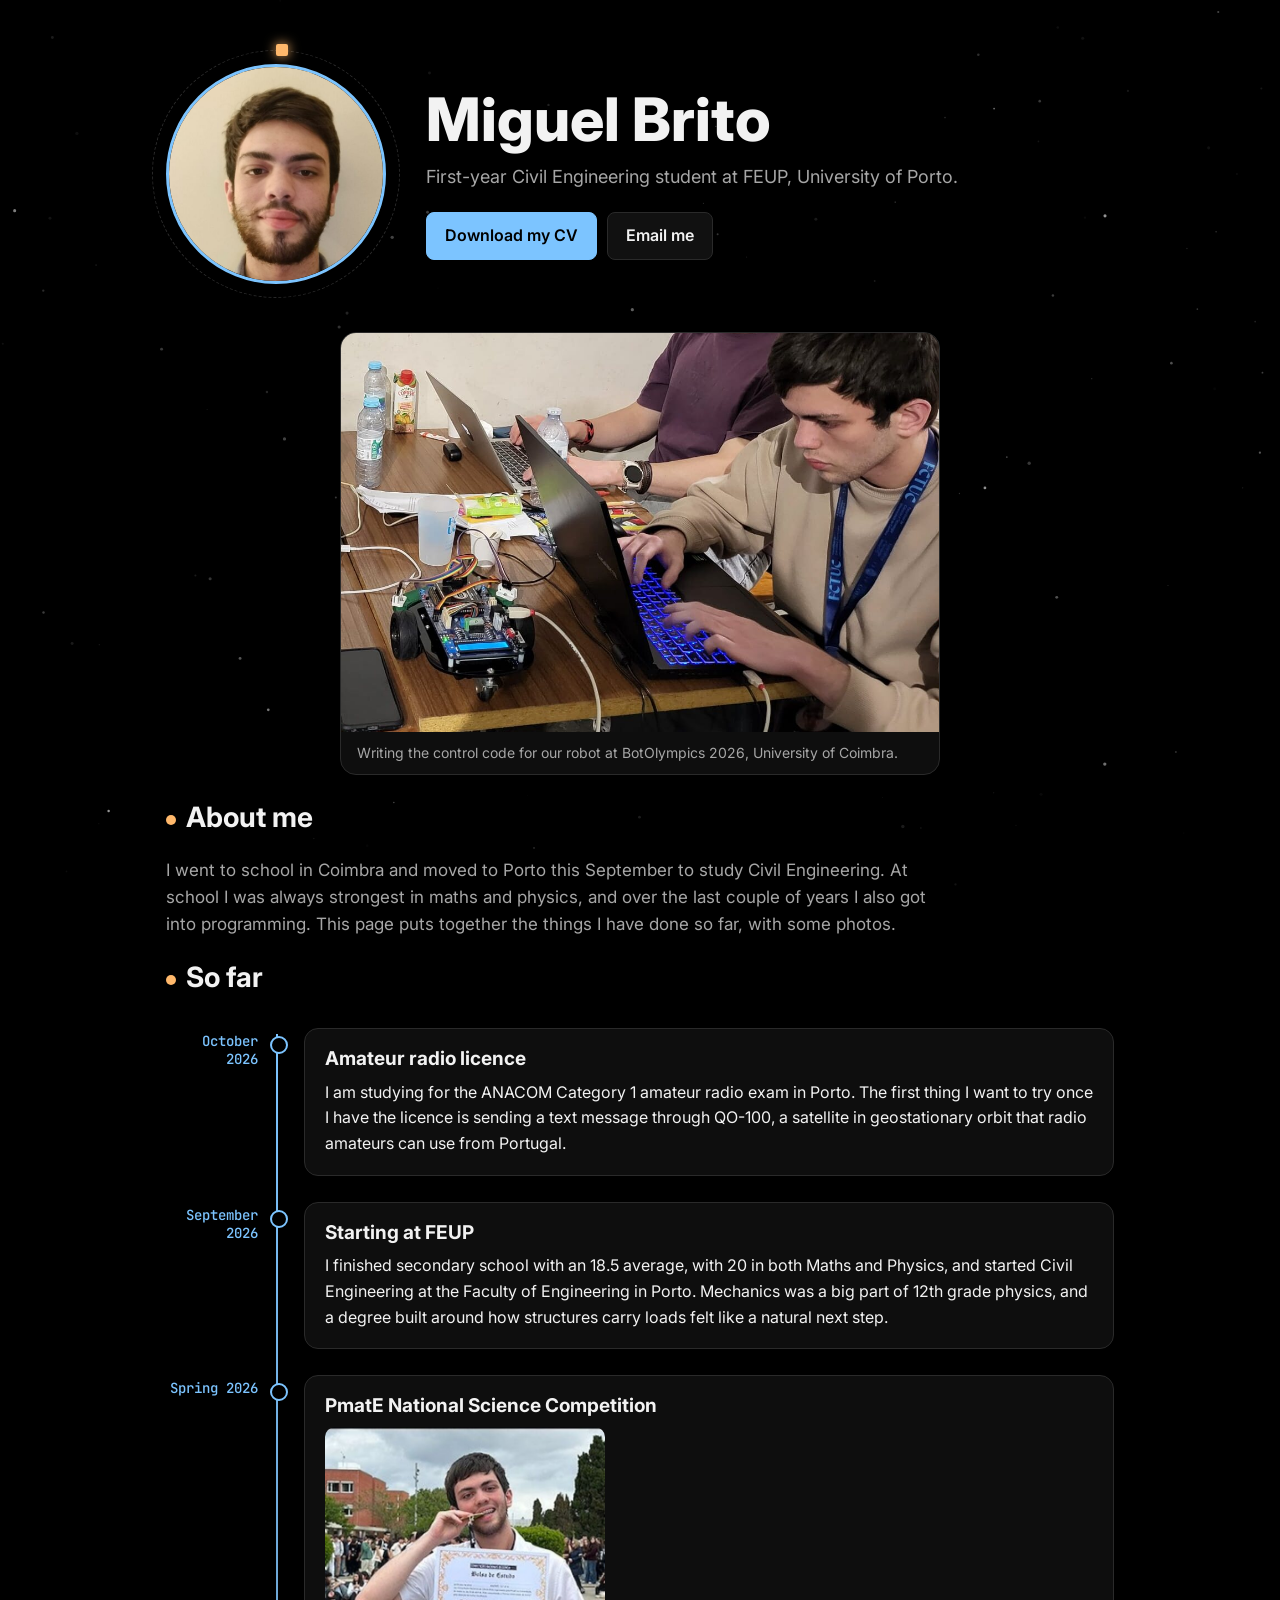
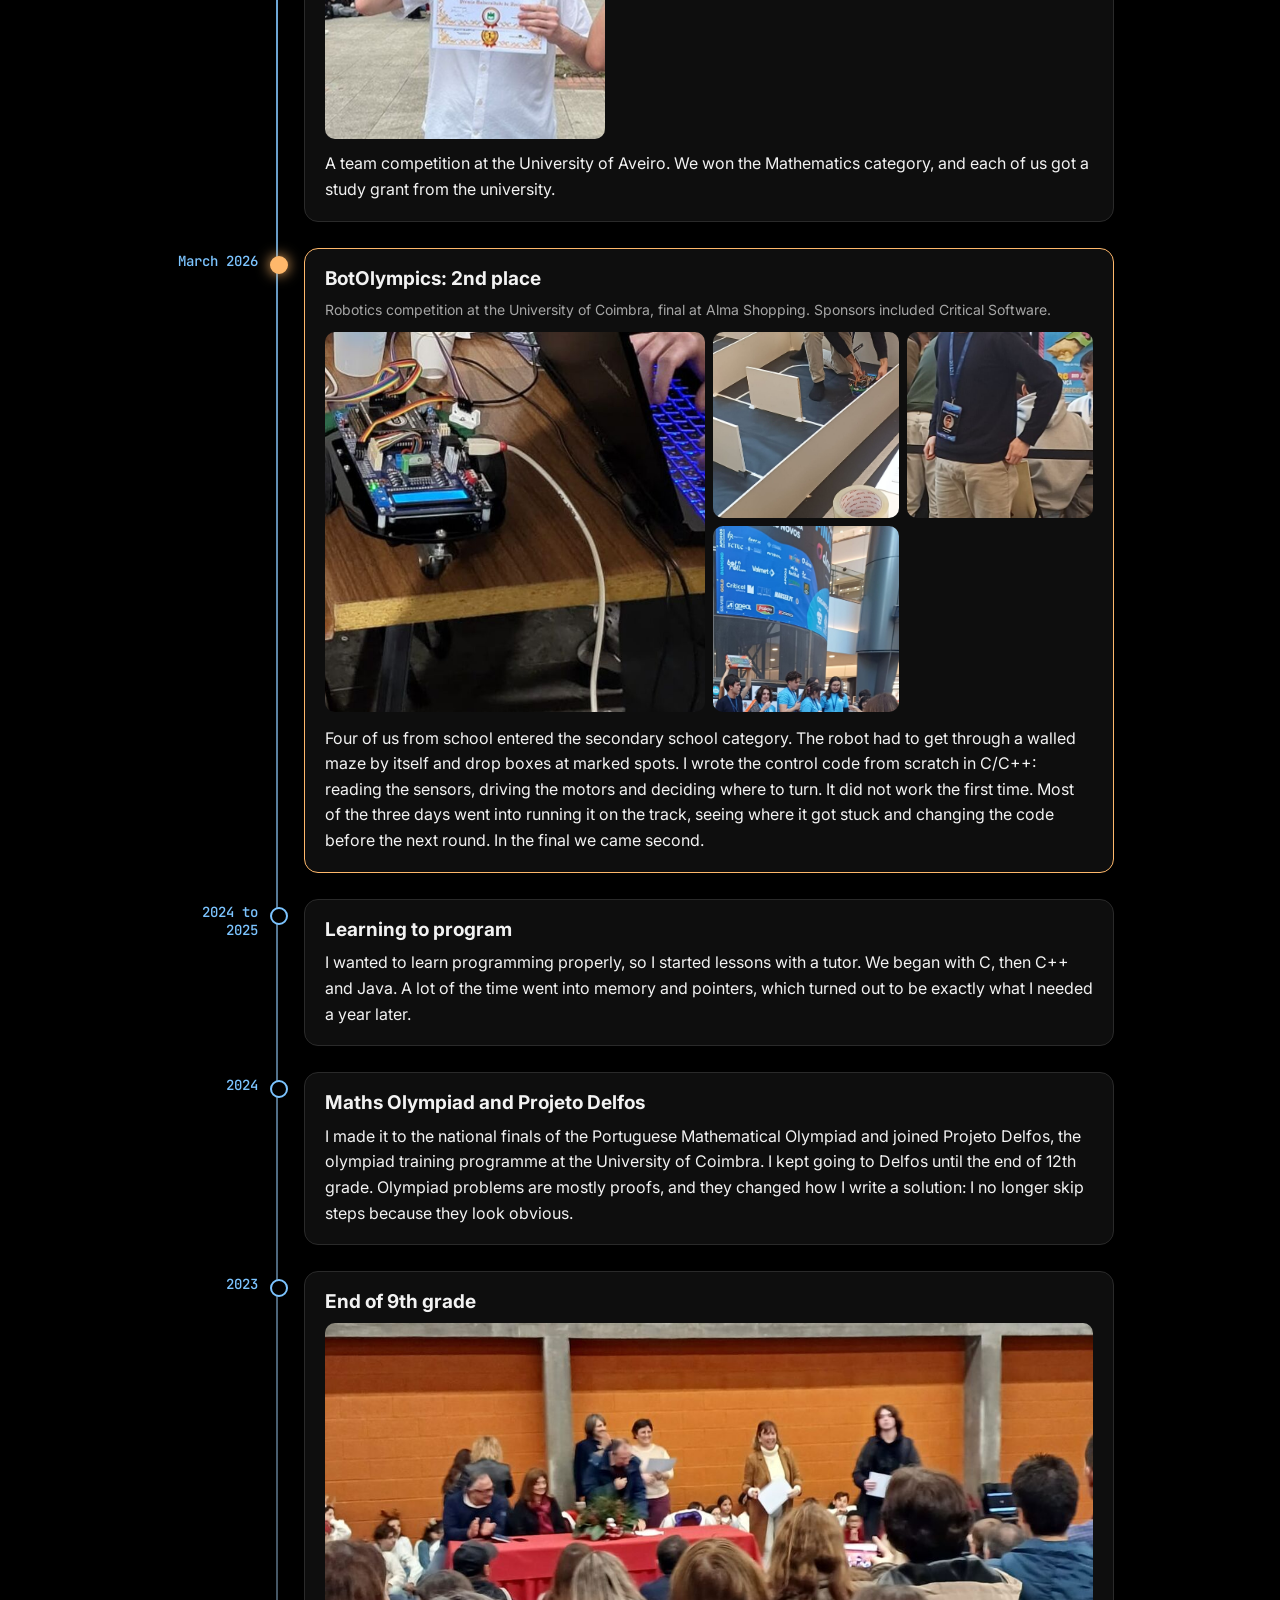
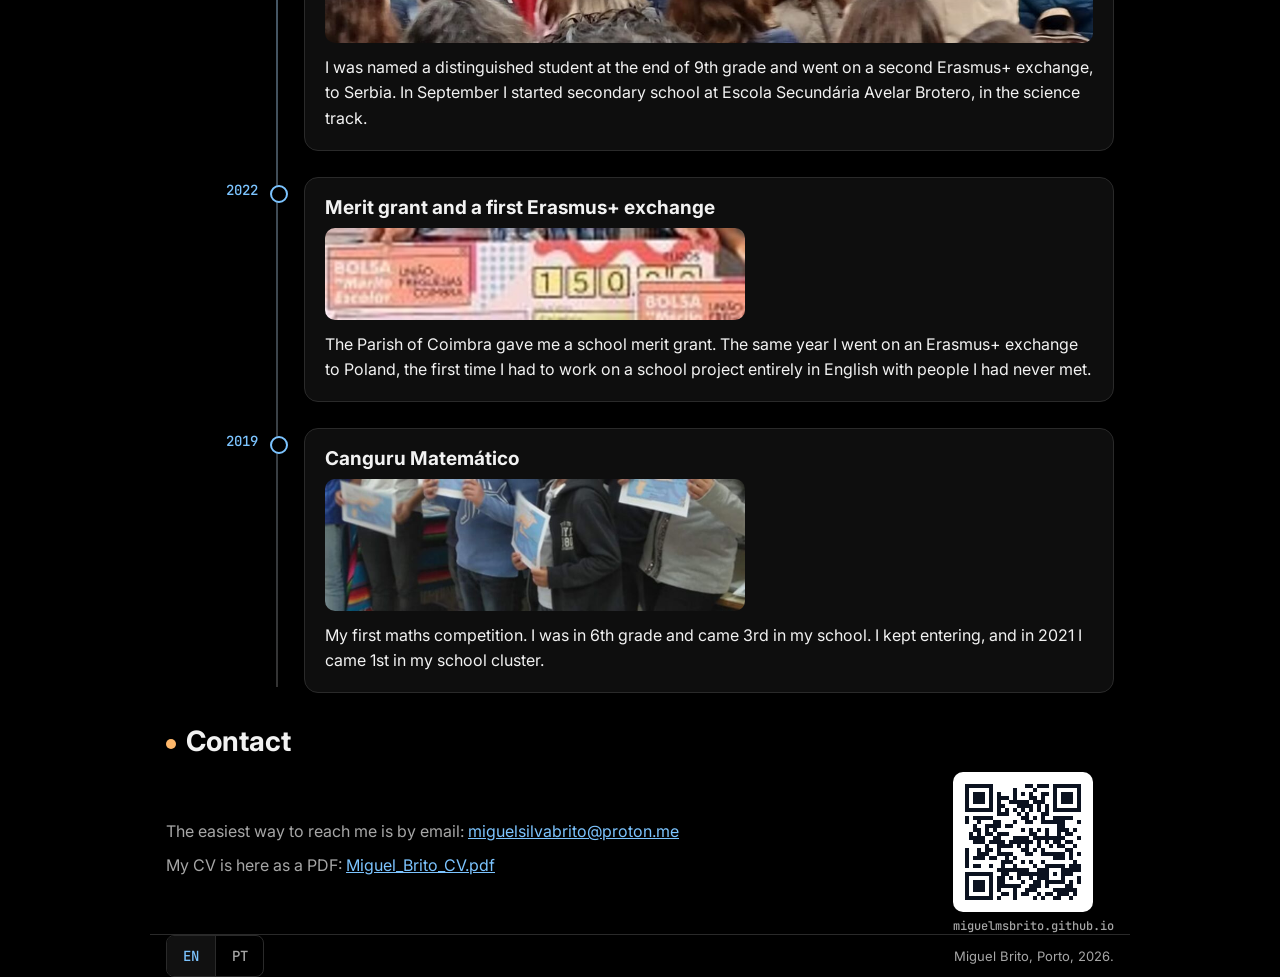
==== pt/index.html @ 39e0b57c "Rewrite Portuguese copy in natural European Portuguese" ====
<!doctype html>
<html lang="pt-PT">
<head>
<meta charset="utf-8">
<meta name="viewport" content="width=device-width, initial-scale=1, viewport-fit=cover">
<meta name="theme-color" content="#000000">
<meta name="color-scheme" content="dark">
<title>Miguel Brito</title>
<meta name="description" content="Miguel Brito, estudante do 1.º ano de Engenharia Civil na FEUP.">
<link rel="icon" href="data:image/svg+xml,%3Csvg xmlns='http://www.w3.org/2000/svg' viewBox='0 0 64 64'%3E%3Ccircle cx='32' cy='32' r='10' fill='%237cc4ff'/%3E%3Cellipse cx='32' cy='32' rx='28' ry='10' fill='none' stroke='%237cc4ff' stroke-width='3' transform='rotate(-25 32 32)'/%3E%3C/svg%3E">
<link rel="preconnect" href="https://fonts.googleapis.com">
<link rel="preconnect" href="https://fonts.gstatic.com" crossorigin>
<link href="https://fonts.googleapis.com/css2?family=Inter:wght@400;600;800&family=JetBrains+Mono:wght@500&display=swap" rel="stylesheet">
<link rel="stylesheet" href="../style.css">
<link rel="alternate" hreflang="en" href="https://miguelmsbrito.github.io/">
<link rel="alternate" hreflang="pt" href="https://miguelmsbrito.github.io/pt/">
<script src="/lang.js"></script>
</head>
<body>
<canvas id="stars" aria-hidden="true"></canvas>

<header class="hero">
  <div class="wrap hero-grid">
    <div class="orbit">
      <img src="../img/portrait.jpg" alt="Fotografia de Miguel Brito" class="portrait">
      <span class="sat" aria-hidden="true"></span>
    </div>
    <div>
      <h1>Miguel Brito</h1>
      <p class="lead">Estou no 1.º ano de Engenharia Civil na FEUP.</p>
      <div class="cta">
        <a class="btn primary" href="../Miguel_Brito_CV_PT.pdf" download>Descarregar CV</a>
        <a class="btn" href="mailto:miguelsilvabrito@proton.me">Enviar email</a>
      </div>
    </div>
  </div>
</header>

<main>
  <section class="wrap feature">
    <figure class="hero-photo">
      <img src="../img/coding-hero.jpg" alt="Eu a programar o nosso robô nas BotOlympics 2026" width="1080" height="900">
      <figcaption>Nas BotOlympics 2026 em Coimbra, a programar o nosso robô.</figcaption>
    </figure>
  </section>

  <section class="wrap intro">
    <h2>Sobre mim</h2>
    <p>Fiz a escola toda em Coimbra e este ano vim para o Porto estudar Engenharia Civil.
    Sempre gostei mais de Matemática e de Física. Nos últimos dois anos comecei também a
    programar. Aqui fica o que fiz até agora, com algumas fotos.</p>
  </section>

  <section id="timeline" class="wrap">
    <h2>O meu percurso</h2>

    <ol class="tl">

      <li class="ev">
        <div class="when">outubro 2026</div>
        <div class="card">
          <h3>Licença de radioamador</h3>
          <p>Estou a preparar o exame de radioamador da ANACOM (Categoria 1), que vou fazer
          no Porto em outubro. Quando tiver a licença, a primeira coisa que quero experimentar é
          mandar uma mensagem de texto pelo QO-100. É um satélite geoestacionário que os
          radioamadores podem usar a partir de Portugal.</p>
        </div>
      </li>

      <li class="ev">
        <div class="when">setembro 2026</div>
        <div class="card">
          <h3>Entrada na FEUP</h3>
          <p>Acabei o secundário com 18,5 de média e 20 a Matemática e a Física. Depois entrei
          em Engenharia Civil na FEUP. Como a Física do 12.º ano é quase toda
          Mecânica, um curso sobre estruturas e as cargas que elas aguentam pareceu-me a escolha
          certa.</p>
        </div>
      </li>

      <li class="ev">
        <div class="when">primavera 2026</div>
        <div class="card">
          <h3>Competição Nacional de Ciência do PmatE</h3>
          <figure class="portrait-fig"><img src="../img/pmate.jpg" alt="Eu com o diploma e a medalha em Aveiro" loading="lazy"></figure>
          <p>Competição por equipas na Universidade de Aveiro. Ganhámos a categoria de
          Matemática e cada um de nós recebeu uma bolsa de estudo da universidade.</p>
        </div>
      </li>

      <li class="ev featured">
        <div class="when">março 2026</div>
        <div class="card">
          <h3>BotOlympics: 2.º lugar</h3>
          <p class="meta">Competição de robótica da Universidade de Coimbra. A final foi no Alma
          Shopping e um dos patrocinadores era a Critical Software.</p>
          <div class="gallery">
            <button class="g big" data-full="../img/robot.jpg"><img src="../img/robot.jpg" alt="O nosso robô e a placa de controlo" loading="lazy"></button>
            <button class="g" data-full="../img/maze-run.jpg"><img src="../img/maze-run.jpg" alt="A pôr o robô no labirinto" loading="lazy"></button>
            <button class="g" data-full="../img/watching.jpg"><img src="../img/watching.jpg" alt="A ver o robô a percorrer o labirinto" loading="lazy"></button>
            <button class="g" data-full="../img/podium-banner.jpg"><img src="../img/podium-banner.jpg" alt="O pódio e o painel dos patrocinadores" loading="lazy"></button>
          </div>
          <p>Fomos quatro da minha escola e concorremos na categoria do secundário. O robô
          tinha de percorrer sozinho um labirinto e deixar caixas nos sítios marcados. Fui eu que
          escrevi o código de controlo em C/C++, a partir do zero. É ele que lê os sensores,
          controla os motores e decide para onde virar. À primeira não funcionou. Passámos quase
          três dias a pô-lo na pista para ver onde encalhava e a corrigir o código entre rondas.
          Na final ficámos em segundo.</p>
        </div>
      </li>

      <li class="ev">
        <div class="when">2024 a 2025</div>
        <div class="card">
          <h3>Aprender a programar</h3>
          <p>Queria aprender a programar como deve ser e comecei a ter explicações.
          Começámos pelo C e depois passámos ao C++ e ao Java. Gastei muito tempo com a memória e
          os ponteiros. Um ano depois percebi que era mesmo isso que me ia fazer falta.</p>
        </div>
      </li>

      <li class="ev">
        <div class="when">2024</div>
        <div class="card">
          <h3>Olimpíadas de Matemática e Projeto Delfos</h3>
          <p>Cheguei à final nacional das Olimpíadas Portuguesas de Matemática e entrei no
          Projeto Delfos da Universidade de Coimbra, que prepara alunos para as olimpíadas.
          Continuei no Delfos até ao fim do 12.º ano. Nas olimpíadas quase tudo são demonstrações e isso
          mudou a minha maneira de resolver problemas. Hoje já não salto passos só porque me
          parecem óbvios.</p>
        </div>
      </li>

      <li class="ev">
        <div class="when">2023</div>
        <div class="card">
          <h3>Fim do 9.º ano</h3>
          <figure><img src="../img/distinguished.jpg" alt="Cerimónia de entrega de prémios da escola" loading="lazy"></figure>
          <p>Fui aluno distinguido no fim do 9.º ano e fiz o meu segundo Erasmus+, desta vez
          na Sérvia. Em setembro entrei na Escola Secundária Avelar Brotero, em Ciências e
          Tecnologias.</p>
        </div>
      </li>

      <li class="ev">
        <div class="when">2022</div>
        <div class="card">
          <h3>Bolsa de mérito e o primeiro Erasmus+</h3>
          <figure class="strip"><img src="../img/merit-cheque.jpg" alt="Cheque da bolsa de mérito da União das Freguesias de Coimbra" loading="lazy"></figure>
          <p>A União das Freguesias de Coimbra deu-me uma bolsa de mérito escolar. No mesmo
          ano fui à Polónia num intercâmbio Erasmus+. Foi a primeira vez que tive de fazer um
          trabalho todo em inglês com pessoas que nunca tinha visto.</p>
        </div>
      </li>

      <li class="ev">
        <div class="when">2019</div>
        <div class="card">
          <h3>Canguru Matemático</h3>
          <figure class="strip"><img src="../img/canguru.jpg" alt="Entrega dos diplomas do Canguru Matemático na sala de aula" loading="lazy"></figure>
          <p>Foi a minha primeira competição de Matemática. Estava no 6.º ano e fiquei em 3.º
          lugar na escola. Continuei a participar e em 2021 fiquei em 1.º no agrupamento.</p>
        </div>
      </li>
    </ol>
  </section>

  <section class="wrap" id="contact">
    <h2>Contacto</h2>
    <div class="contact">
      <div>
        <p>Para falar comigo, o mais fácil é mandar um email para
        <a href="mailto:miguelsilvabrito@proton.me">miguelsilvabrito@proton.me</a>.</p>
        <p>O meu CV em PDF: <a href="../Miguel_Brito_CV_PT.pdf" download>Miguel_Brito_CV_PT.pdf</a></p>
      </div>
      <figure class="qrbox">
        <img src="../img/qr.svg" alt="Código QR para miguelmsbrito.github.io" width="140" height="140">
        <figcaption>miguelmsbrito.github.io</figcaption>
      </figure>
    </div>
  </section>
</main>

<footer class="wrap">
  <nav class="langs" aria-label="Idioma"><a href="/?lang=en" hreflang="en" lang="en">EN</a><a href="/pt/?lang=pt" hreflang="pt" aria-current="page">PT</a></nav>
  <p class="small">Miguel Brito, Porto, 2026.</p>
</footer>

<dialog id="lb"><button class="close" aria-label="Fechar">&times;</button><img alt=""></dialog>
<script src="../stars.js" defer></script>
<script>
  const lb = document.getElementById('lb'), lbImg = lb.querySelector('img');
  document.querySelectorAll('.g').forEach(b => b.addEventListener('click', () => {
    lbImg.src = b.dataset.full; lbImg.alt = b.querySelector('img').alt; lb.showModal();
  }));
  lb.addEventListener('click', () => lb.close());
  lb.addEventListener('close', () => { lbImg.src = ''; });
</script>
</body>
</html>
---- style.css ----
:root {
  color-scheme: dark;
  --bg: #000000;
  --bg2: #111111;
  --card: rgba(16, 16, 16, .92);
  --line: #2a2a2a;
  --ink: #f2f2f2;
  --mute: #a6a6a6;
  --accent: #7cc4ff;
  --accent2: #ffb86b;
  --star: 255, 255, 255;
  --on-accent: #000000;
}
* { box-sizing: border-box; }
html { scroll-behavior: smooth; -webkit-text-size-adjust: 100%; }
body {
  margin: 0; background: var(--bg); color: var(--ink);
  font: 16px/1.6 Inter, system-ui, -apple-system, "Segoe UI", sans-serif;
  overflow-x: hidden;
}
img { max-width: 100%; display: block; }
a { color: var(--accent); overflow-wrap: anywhere; }
.wrap { max-width: 980px; margin: 0 auto; padding: 0 max(16px, env(safe-area-inset-left)); }

#stars { position: fixed; inset: 0; width: 100%; height: 100%; z-index: -1; pointer-events: none; }

/* hero */
.hero { padding: 64px 0 40px;  }
.hero-grid { display: grid; grid-template-columns: 220px 1fr; gap: 40px; align-items: center; }
.orbit { position: relative; width: 220px; height: 220px; }
.orbit::before {
  content: ""; position: absolute; inset: -14px; border: 1.5px dashed var(--line);
  border-radius: 50%;
}
.portrait { width: 100%; height: 100%; border-radius: 50%; object-fit: cover; border: 3px solid var(--accent); }
.sat { position: absolute; inset: -14px; animation: spin 14s linear infinite; }
.sat::after {
  content: ""; position: absolute; top: -6px; left: 50%; width: 12px; height: 12px;
  background: var(--accent2); border-radius: 2px; box-shadow: 0 0 12px var(--accent2);
}
@keyframes spin { to { transform: rotate(360deg); } }
@media (prefers-reduced-motion: reduce) { .sat { animation: none; } html { scroll-behavior: auto; } }
h1 { font-size: clamp(36px, 7vw, 60px); line-height: 1.05; margin: 0 0 12px; font-weight: 800; }
.lead { font-size: 18px; color: var(--mute); margin: 0 0 20px; max-width: 60ch; }
.cta { display: flex; flex-wrap: wrap; gap: 10px; }
.btn {
  display: inline-flex; align-items: center; justify-content: center; min-height: 44px;
  padding: 10px 18px; border-radius: 8px; border: 1px solid var(--line);
  color: var(--ink); text-decoration: none; font-weight: 600; background: var(--bg2); white-space: nowrap;
}
.btn.primary { background: var(--accent); color: var(--on-accent); border-color: var(--accent); }
.btn:hover { border-color: var(--accent); }

/* sections */
section { padding-top: 36px; padding-bottom: 36px; }
h2 { font-size: 28px; margin: 0 0 8px; }
h2::before { content: ""; display: inline-block; width: 10px; height: 10px; background: var(--accent2); border-radius: 50%; margin-right: 10px; vertical-align: middle; }
.intro p { max-width: 70ch; color: var(--mute); font-size: 17px; }

/* timeline */
.tl { list-style: none; padding: 0; margin: 28px 0 0; position: relative; }
.tl::before { content: ""; position: absolute; left: 110px; top: 6px; bottom: 6px; width: 2px; background: linear-gradient(var(--accent), #333); }
.ev { display: grid; grid-template-columns: 110px 1fr; gap: 28px; margin-bottom: 26px; position: relative; }
.ev::before {
  content: ""; position: absolute; left: 104px; top: 8px; width: 14px; height: 14px;
  border-radius: 50%; background: var(--bg); border: 2px solid var(--accent);
}
.ev.featured::before { background: var(--accent2); border-color: var(--accent2); box-shadow: 0 0 14px var(--accent2); }
.when { font: 500 14px/1.3 "JetBrains Mono", monospace; color: var(--accent); text-align: right; padding: 4px 18px 0 0; }
.card {
  background: var(--card); border: 1px solid var(--line); border-radius: 14px; padding: 18px 20px;
  -webkit-backdrop-filter: blur(3px); backdrop-filter: blur(3px);
}
.featured .card { border-color: var(--accent2); }
.card h3 { margin: 0 0 8px; font-size: 19px; line-height: 1.3; }
.card p { margin: 0 0 10px; }
.card p:last-child { margin-bottom: 0; }
.meta { color: var(--mute); font-size: 14px; }
.card figure { margin: 0 0 12px; border-radius: 10px; overflow: hidden; }
.card figure img { width: 100%; max-height: 320px; object-fit: cover; }
.portrait-fig { max-width: 280px; }
.card figure.strip { max-width: 420px; }
.card figure.strip img { max-height: 150px; }

.gallery { display: grid; grid-template-columns: repeat(4, 1fr); gap: 8px; margin: 10px 0 14px; }
.g { padding: 0; border: 0; background: none; cursor: zoom-in; border-radius: 10px; overflow: hidden; aspect-ratio: 1; -webkit-tap-highlight-color: transparent; }
.g.big { grid-column: span 2; grid-row: span 2; aspect-ratio: auto; }
.g img { width: 100%; height: 100%; object-fit: cover; transition: transform .3s; }
@media (hover: hover) { .g:hover img { transform: scale(1.04); } }
dialog { border: 0; padding: 0; background: transparent; max-width: 94vw; max-height: 92vh; overflow: visible; }
dialog::backdrop { background: rgba(0,0,0,.92); }
dialog img { max-width: 94vw; max-height: 86vh; border-radius: 10px; }
.close {
  position: absolute; top: -48px; right: 0; width: 44px; height: 44px; font-size: 30px; line-height: 1;
  background: rgba(255,255,255,.12); border: 0; border-radius: 50%; color: #fff; cursor: pointer;
}

/* contact */
.contact { display: flex; gap: 28px; align-items: center; justify-content: space-between; flex-wrap: wrap; }
.contact p { color: var(--mute); margin: 0 0 8px; }
.qrbox { margin: 0; text-align: center; }
.qrbox img { background: #fff; padding: 8px; border-radius: 10px; width: 140px; height: 140px; }
.qrbox figcaption { font: 500 12px/1.4 "JetBrains Mono", monospace; color: var(--mute); margin-top: 6px; }

footer { padding-top: 30px; padding-bottom: calc(40px + env(safe-area-inset-bottom)); color: var(--mute); border-top: 1px solid var(--line); margin-top: 20px; }
.small { font-size: 13px; }

/* phones */
@media (max-width: 760px) {
  body { font-size: 16px; }
  .hero { padding: 36px 0 12px; }
  .hero-grid { grid-template-columns: 1fr; gap: 26px; justify-items: center; text-align: center; }
  .orbit { width: 150px; height: 150px; }
  .lead { font-size: 17px; margin-left: auto; margin-right: auto; }
  .cta { justify-content: center; }
  .cta .btn { flex: 1 1 140px; }
  section { padding-top: 28px; padding-bottom: 28px; }
  h2 { font-size: 24px; }
  .intro p { font-size: 16px; }
  .tl { margin-top: 20px; }
  .tl::before { left: 6px; }
  .ev { grid-template-columns: 1fr; gap: 6px; padding-left: 26px; margin-bottom: 20px; }
  .ev::before { left: 0; top: 3px; }
  .when { text-align: left; padding: 0; }
  .card { padding: 16px; }
  .card h3 { font-size: 18px; }
  .card figure.strip, .portrait-fig { max-width: none; }
  .gallery { grid-template-columns: repeat(2, 1fr); gap: 6px; }
  .contact { flex-direction: column; align-items: stretch; text-align: center; gap: 20px; }
  .qrbox { align-self: center; }
}

/* featured photo */
.feature { padding-top: 8px; padding-bottom: 20px; }
.hero-photo { margin: 0 auto; max-width: 600px; border-radius: 16px; overflow: hidden; border: 1px solid var(--line); background: var(--card); box-shadow: 0 20px 60px rgba(0,0,0,.6); }
.hero-photo img { width: 100%; height: auto; aspect-ratio: 3 / 2; object-fit: cover; object-position: 60% 35%; }
.hero-photo figcaption { padding: 10px 16px; color: var(--mute); font-size: 14px; }
@media (max-width: 760px) {
  .hero-photo { border-radius: 12px; }
  .hero-photo img { aspect-ratio: 3 / 2; object-position: 65% 35%; }
  .hero-photo figcaption { padding: 10px 14px; font-size: 14px; }
}

/* language switch */
footer { display: flex; justify-content: space-between; align-items: center; gap: 16px; flex-wrap: wrap; }
footer .small { margin: 0; }
.langs { display: inline-flex; border: 1px solid var(--line); border-radius: 8px; overflow: hidden; }
.langs a { display: inline-flex; align-items: center; justify-content: center; min-width: 48px; min-height: 40px;
  padding: 0 12px; font: 500 14px/1 "JetBrains Mono", monospace; color: var(--mute); text-decoration: none; }
.langs a + a { border-left: 1px solid var(--line); }
.langs a[aria-current="page"] { background: var(--bg2); color: var(--accent); }
@media (hover: hover) { .langs a:hover { color: var(--ink); } }
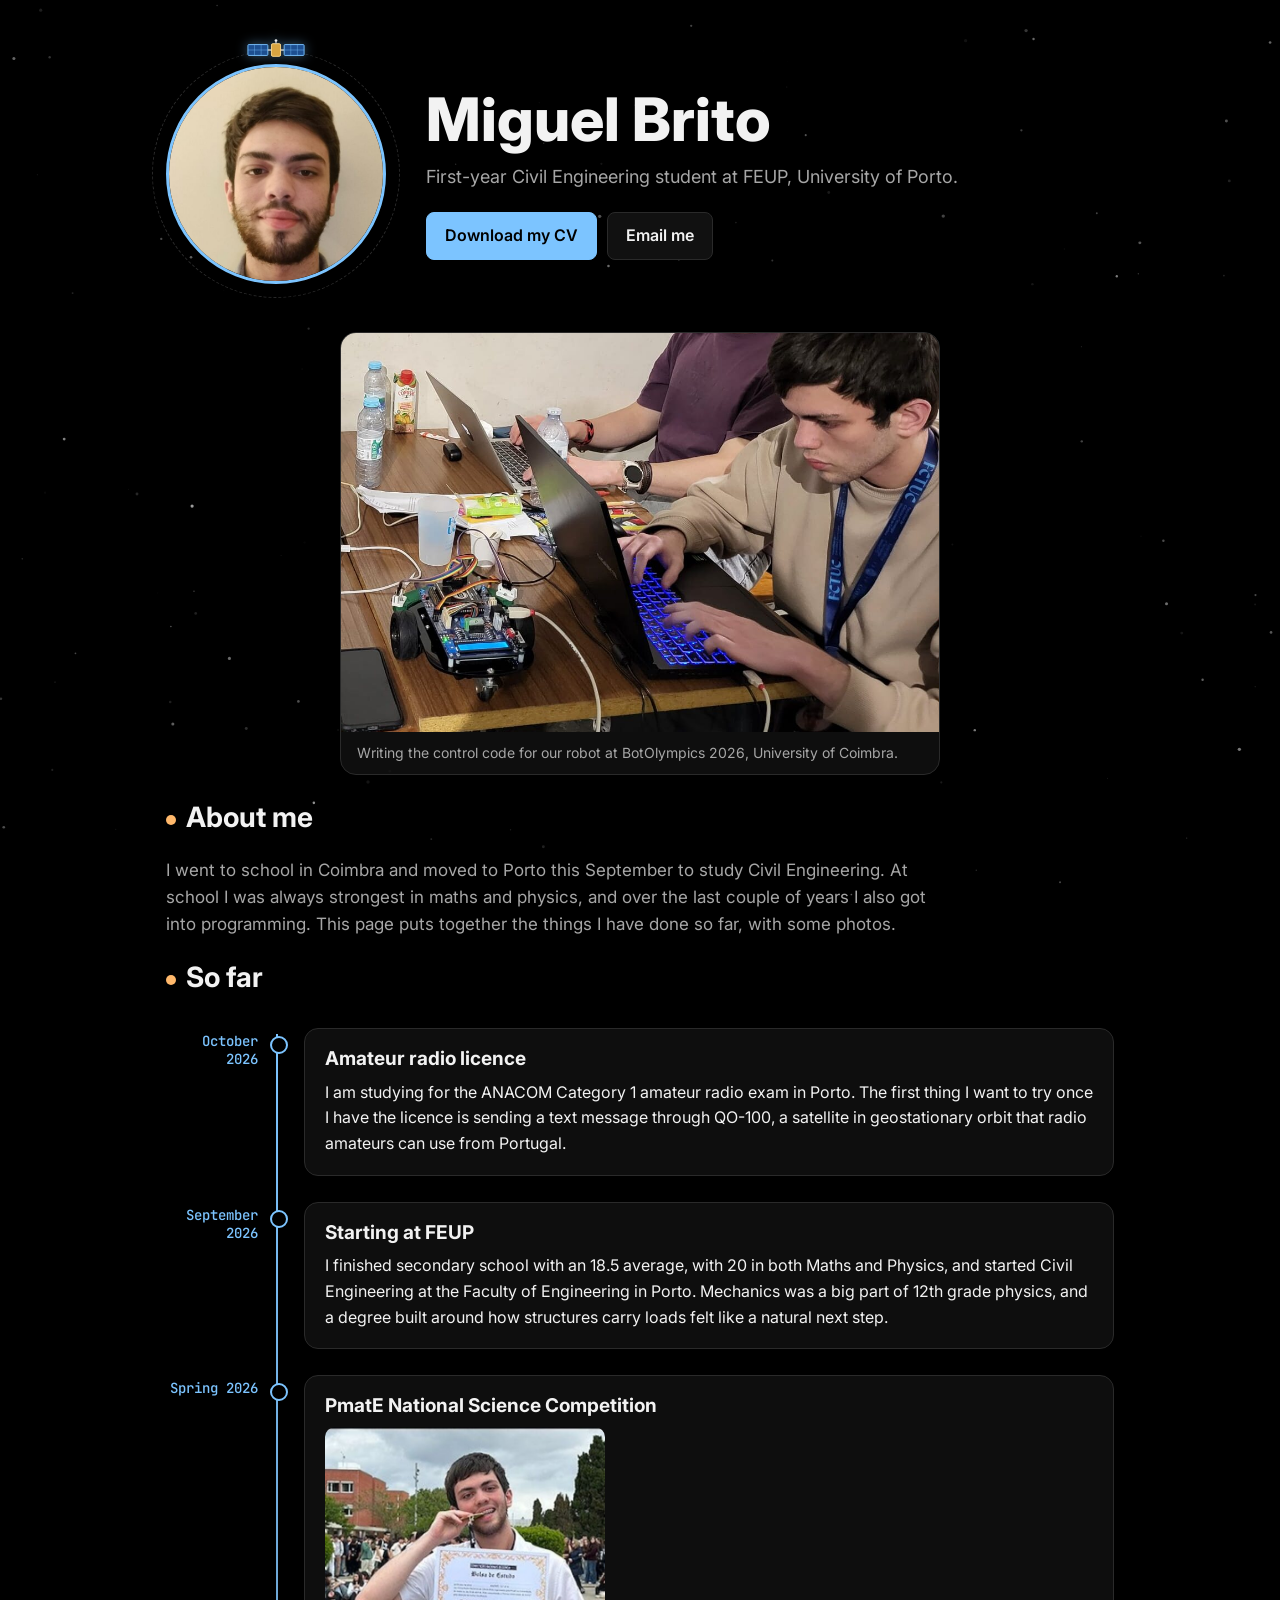
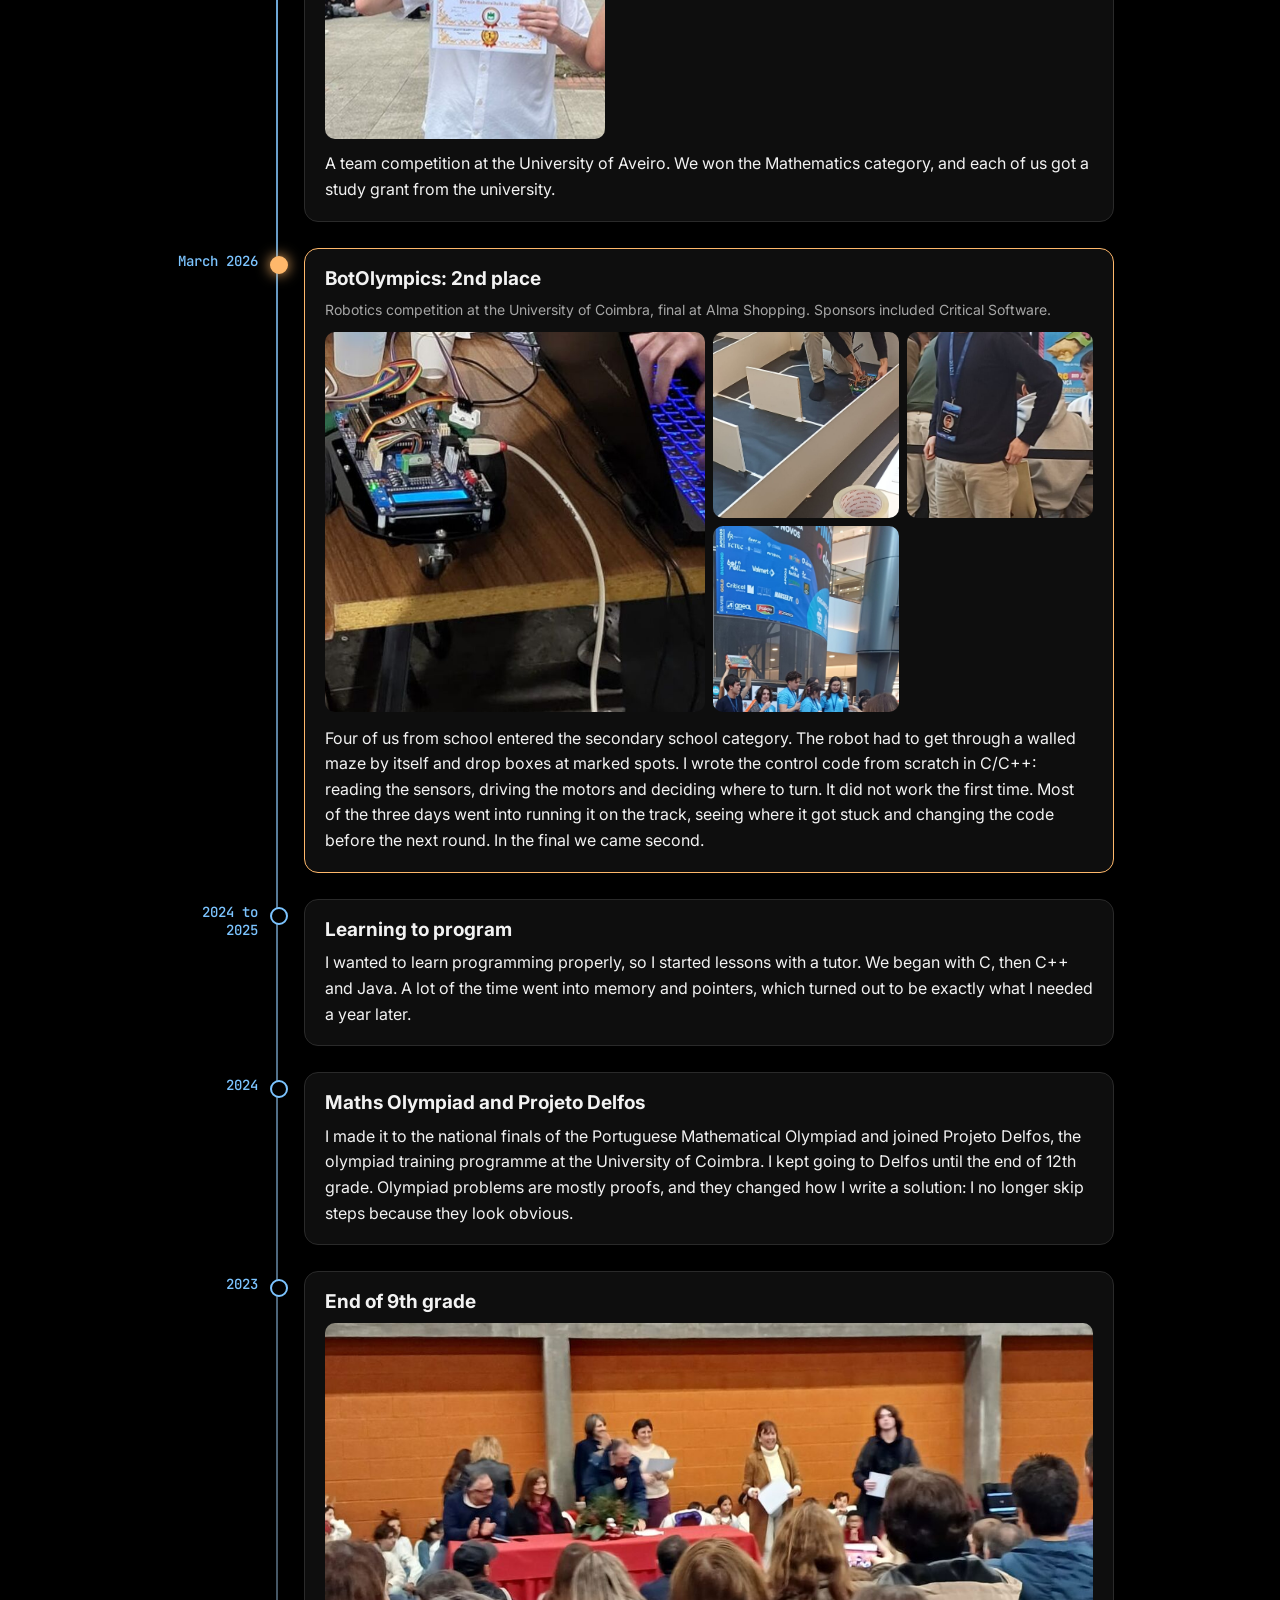
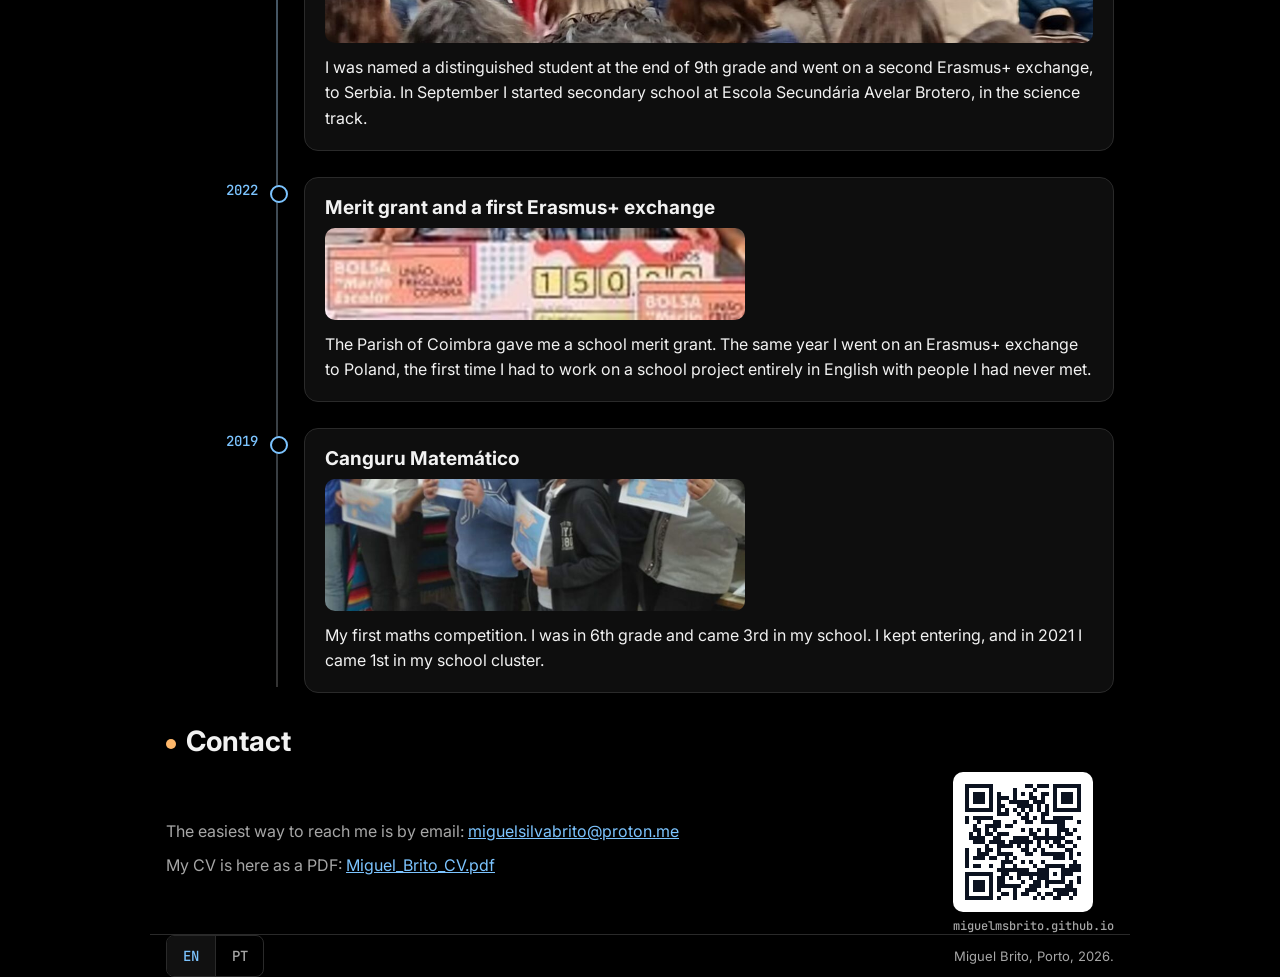
==== commit 80a77951: "Slow satellite with solar panels around the portrait" ====
--- a/pt/index.html
+++ b/pt/index.html
@@ -23,7 +23,13 @@
   <div class="wrap hero-grid">
     <div class="orbit">
       <img src="../img/portrait.jpg" alt="Fotografia de Miguel Brito" class="portrait">
-      <span class="sat" aria-hidden="true"></span>
+      <span class="sat" aria-hidden="true"><svg class="sat-icon" viewBox="0 0 64 24" xmlns="http://www.w3.org/2000/svg">
+        <g class="panel"><rect x="1" y="6" width="22" height="12" rx="1"/><path d="M8.3 6v12M15.6 6v12M1 12h22"/></g>
+        <path class="strut" d="M23 12h4M37 12h4"/>
+        <rect class="body" x="27" y="5" width="10" height="14" rx="1.5"/>
+        <path class="strut" d="M32 5V1.5"/><circle class="dish" cx="32" cy="1.5" r="1.5"/>
+        <g class="panel"><rect x="41" y="6" width="22" height="12" rx="1"/><path d="M48.3 6v12M55.6 6v12M41 12h22"/></g>
+      </svg></span>
     </div>
     <div>
       <h1>Miguel Brito</h1>
--- a/style.css
+++ b/style.css
@@ -33,11 +33,16 @@
   border-radius: 50%;
 }
 .portrait { width: 100%; height: 100%; border-radius: 50%; object-fit: cover; border: 3px solid var(--accent); }
-.sat { position: absolute; inset: -14px; animation: spin 14s linear infinite; }
-.sat::after {
-  content: ""; position: absolute; top: -6px; left: 50%; width: 12px; height: 12px;
-  background: var(--accent2); border-radius: 2px; box-shadow: 0 0 12px var(--accent2);
+.sat { position: absolute; inset: -14px; animation: spin 120s linear infinite; }
+.sat-icon {
+  position: absolute; top: -11px; left: 50%; width: 58px; height: 22px; transform: translateX(-50%);
+  filter: drop-shadow(0 0 6px rgba(124,196,255,.45)); overflow: visible;
 }
+.sat-icon .panel rect { fill: #1d4f91; stroke: #7cc4ff; stroke-width: 1; }
+.sat-icon .panel path { stroke: #7cc4ff; stroke-width: .6; opacity: .7; fill: none; }
+.sat-icon .body { fill: #d9a441; stroke: #ffd98a; stroke-width: 1; }
+.sat-icon .strut { stroke: #c8c8c8; stroke-width: 1.4; fill: none; }
+.sat-icon .dish { fill: #e6e6e6; }
 @keyframes spin { to { transform: rotate(360deg); } }
 @media (prefers-reduced-motion: reduce) { .sat { animation: none; } html { scroll-behavior: auto; } }
 h1 { font-size: clamp(36px, 7vw, 60px); line-height: 1.05; margin: 0 0 12px; font-weight: 800; }
@@ -108,6 +113,7 @@
 /* phones */
 @media (max-width: 760px) {
   body { font-size: 16px; }
+  .sat-icon { width: 46px; height: 18px; top: -9px; }
   .hero { padding: 36px 0 12px; }
   .hero-grid { grid-template-columns: 1fr; gap: 26px; justify-items: center; text-align: center; }
   .orbit { width: 150px; height: 150px; }
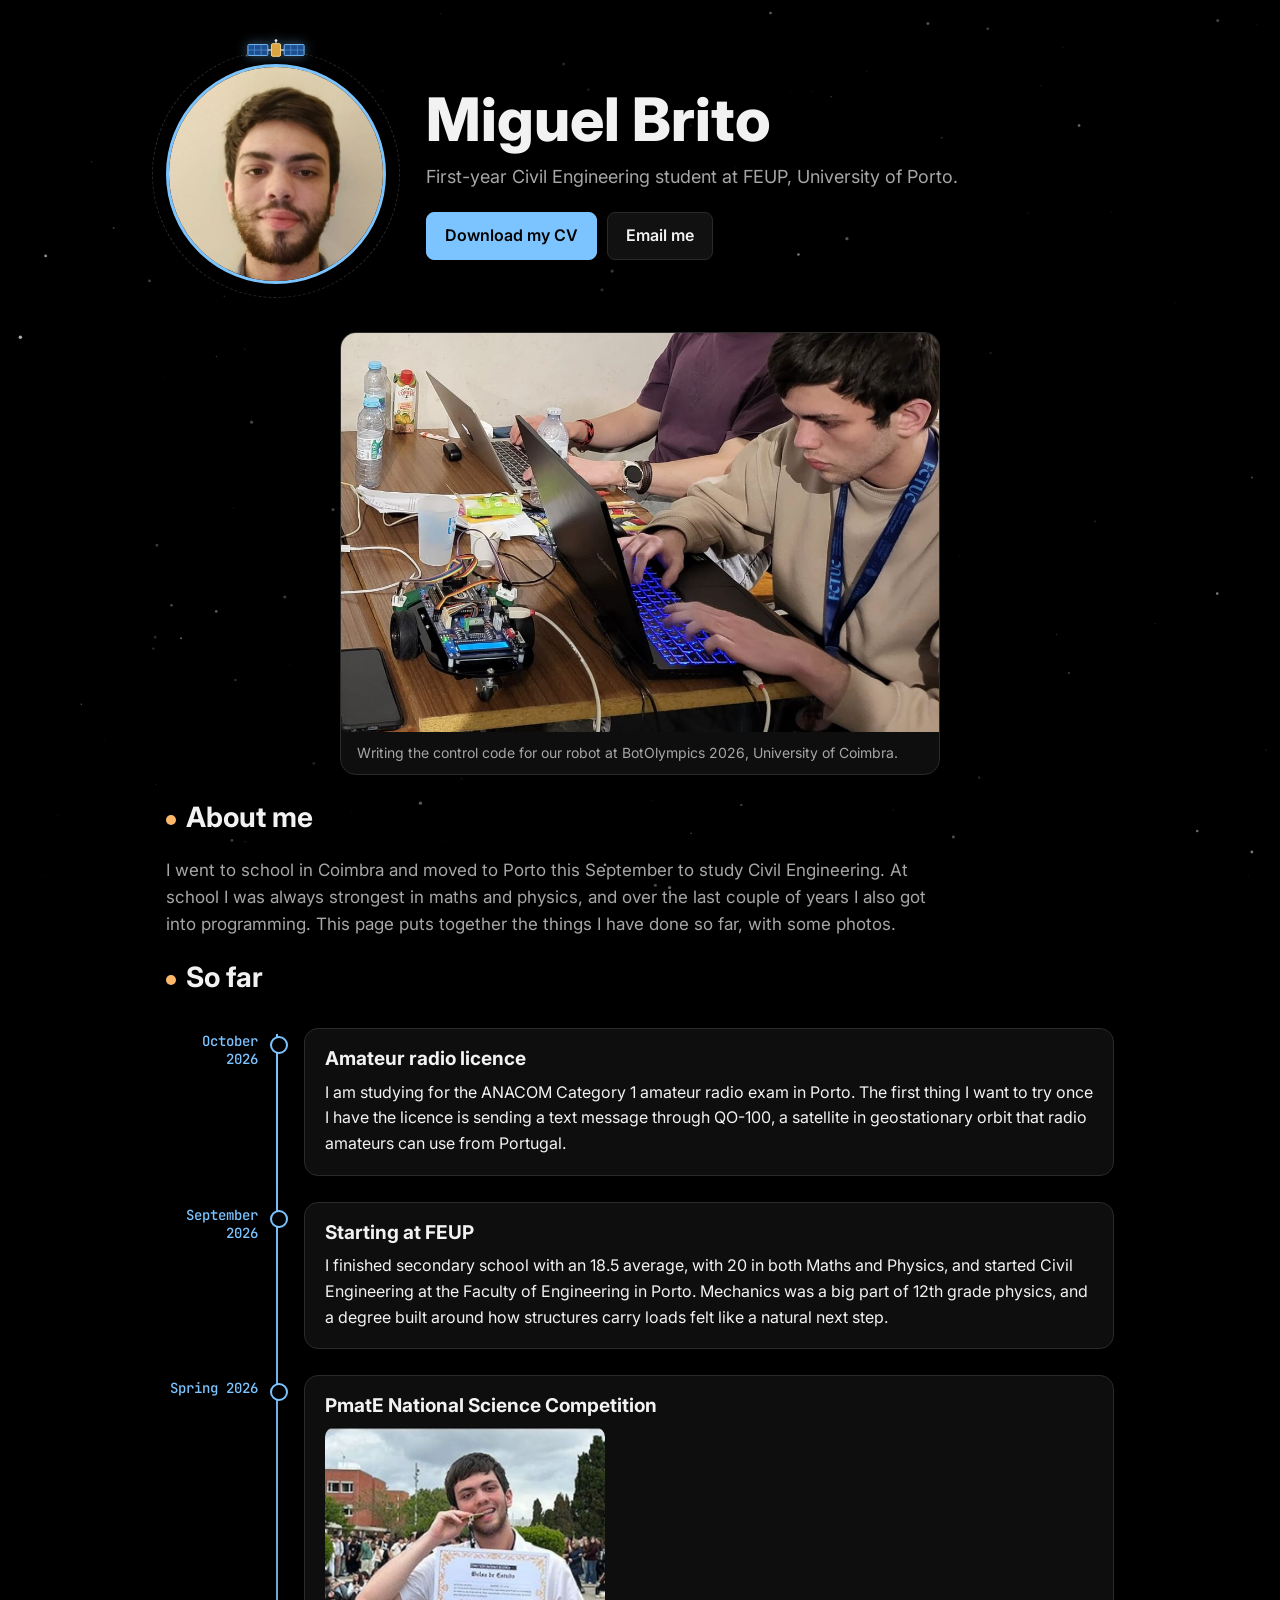
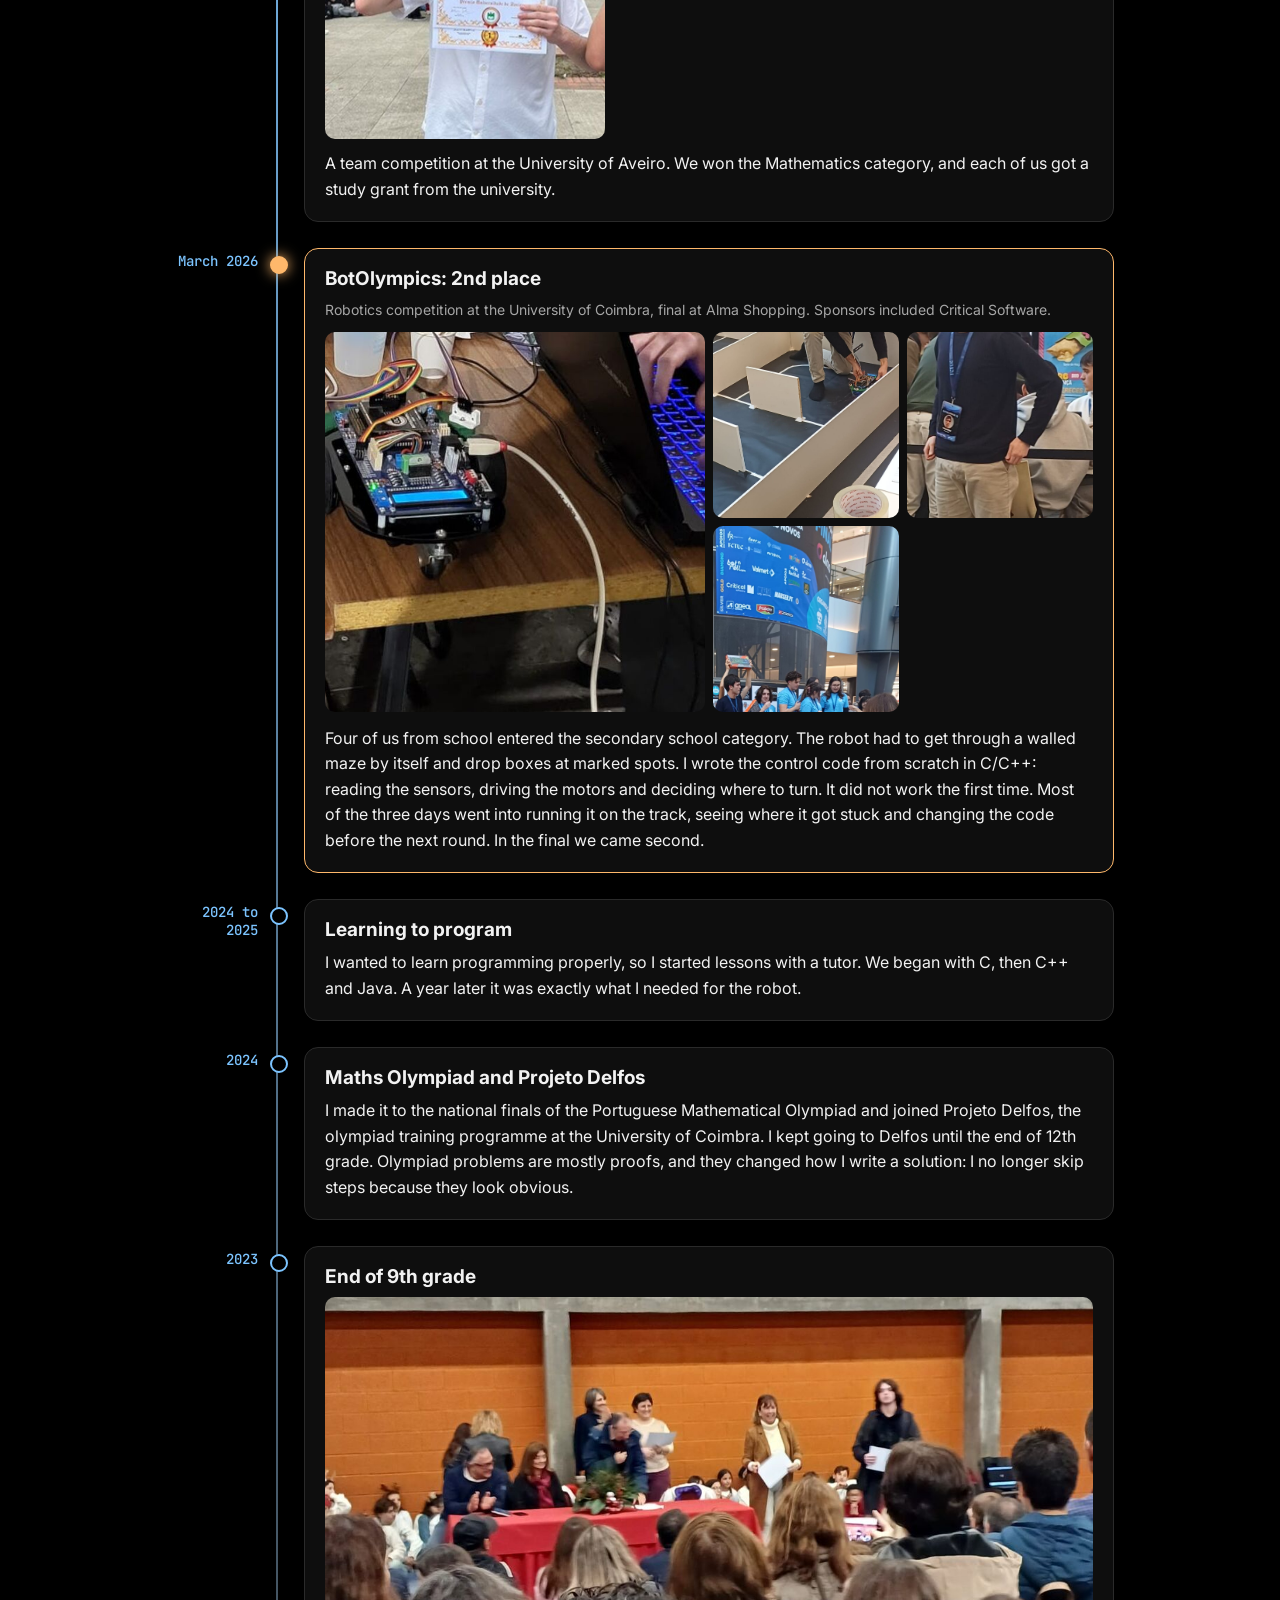
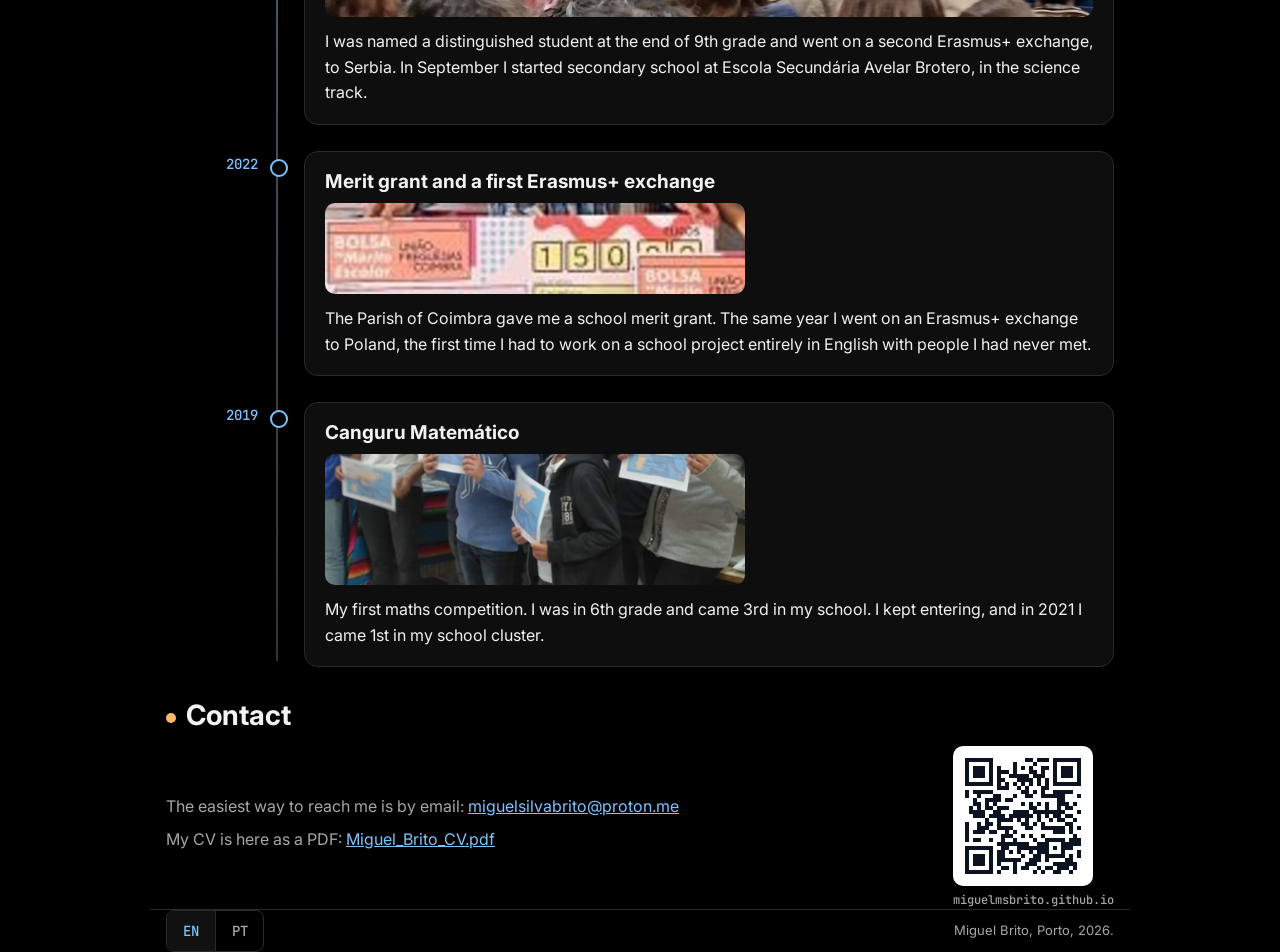
==== commit 72f2aca5: "Drop memory and pointers mention" ====
--- a/pt/index.html
+++ b/pt/index.html
@@ -120,8 +120,8 @@
         <div class="card">
           <h3>Aprender a programar</h3>
           <p>Queria aprender a programar como deve ser e comecei a ter explicações.
-          Começámos pelo C e depois passámos ao C++ e ao Java. Gastei muito tempo com a memória e
-          os ponteiros. Um ano depois percebi que era mesmo isso que me ia fazer falta.</p>
+          Começámos pelo C e depois passámos ao C++ e ao Java. Um ano depois foi mesmo isso que
+          me fez falta para programar o robô.</p>
         </div>
       </li>
 
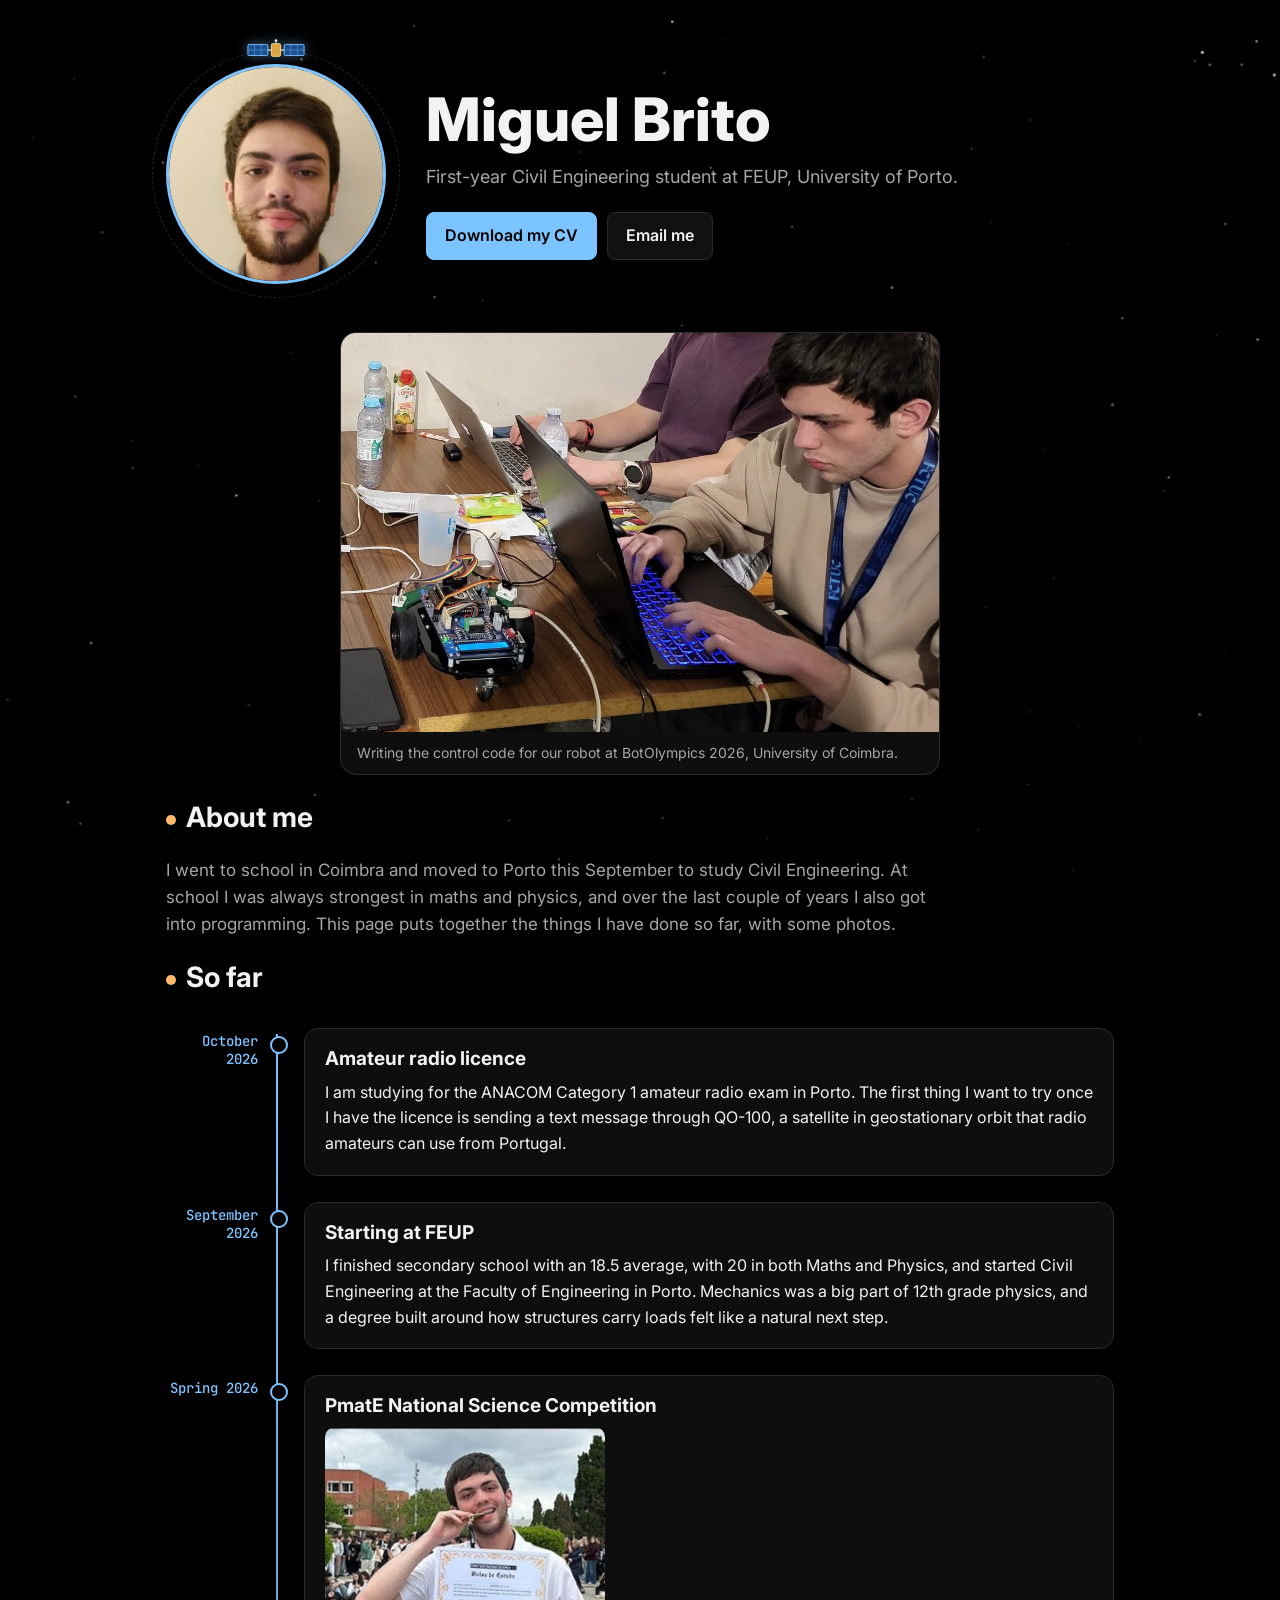
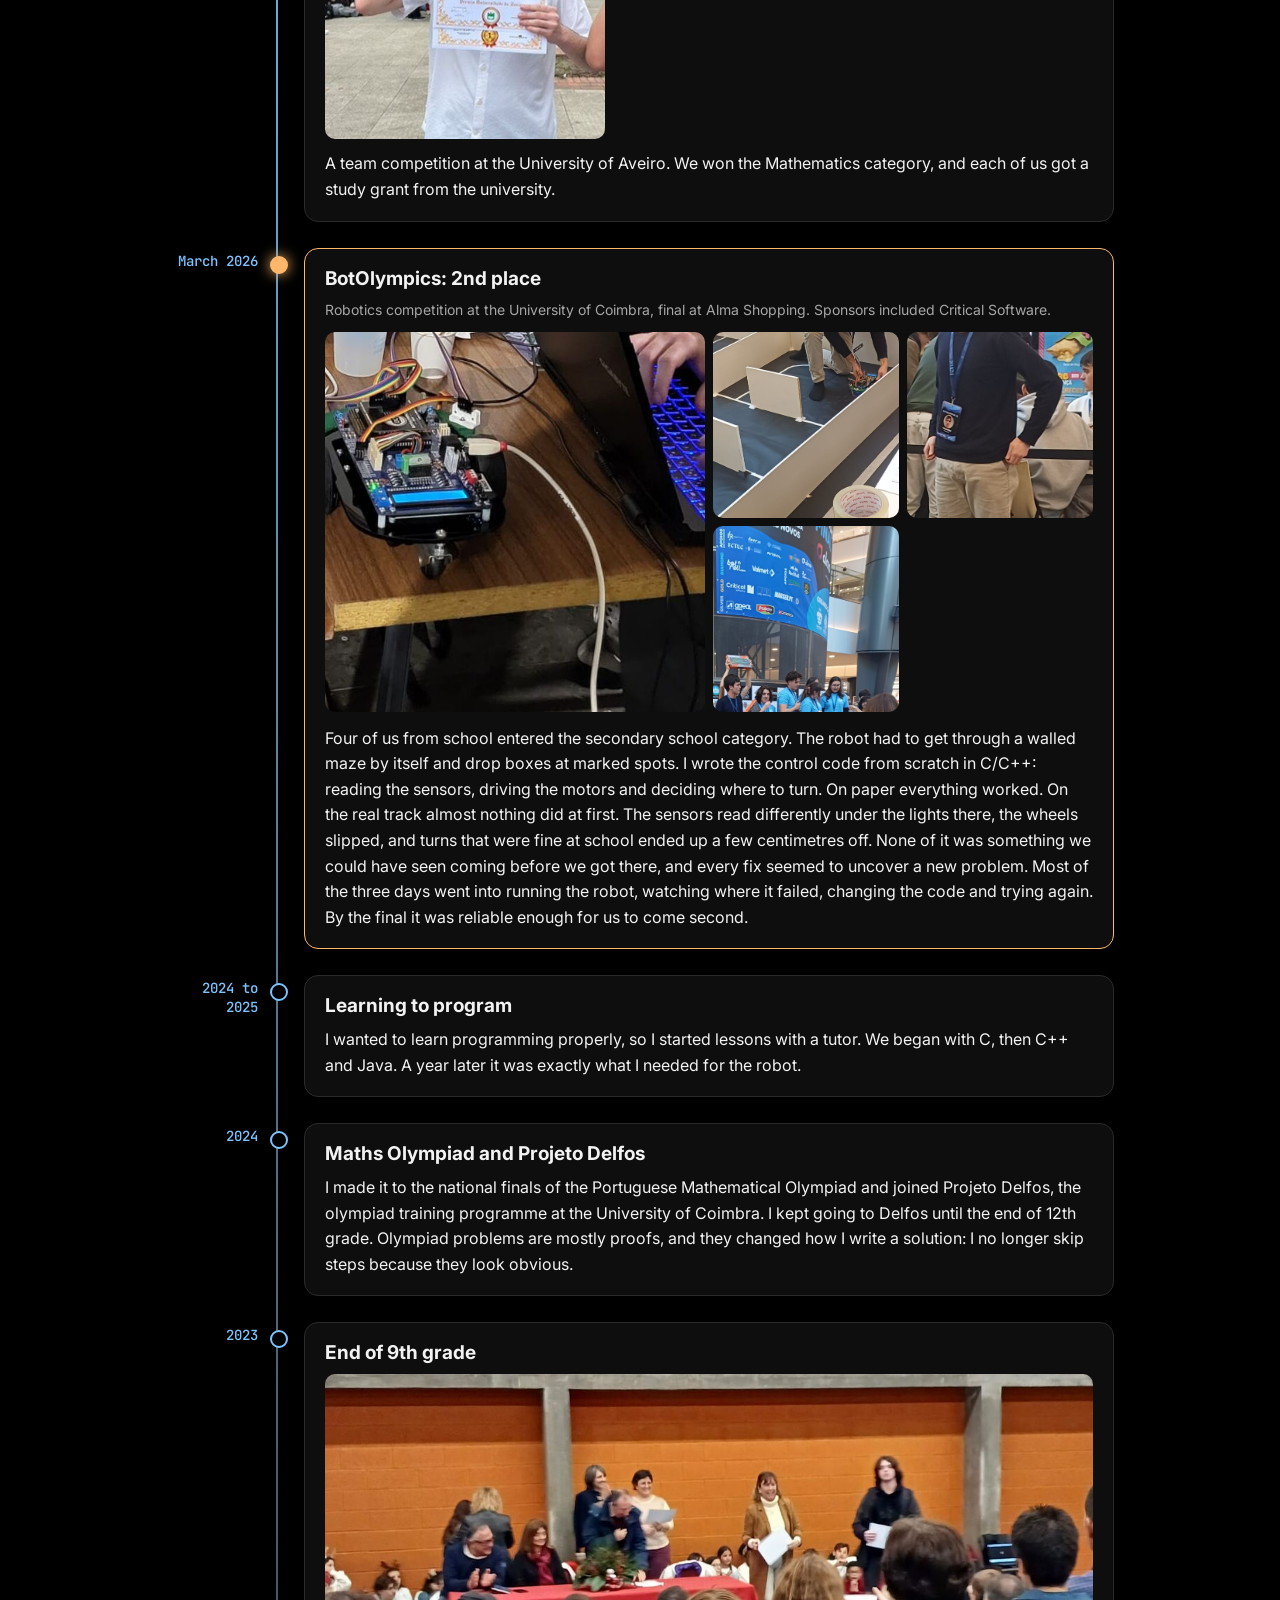
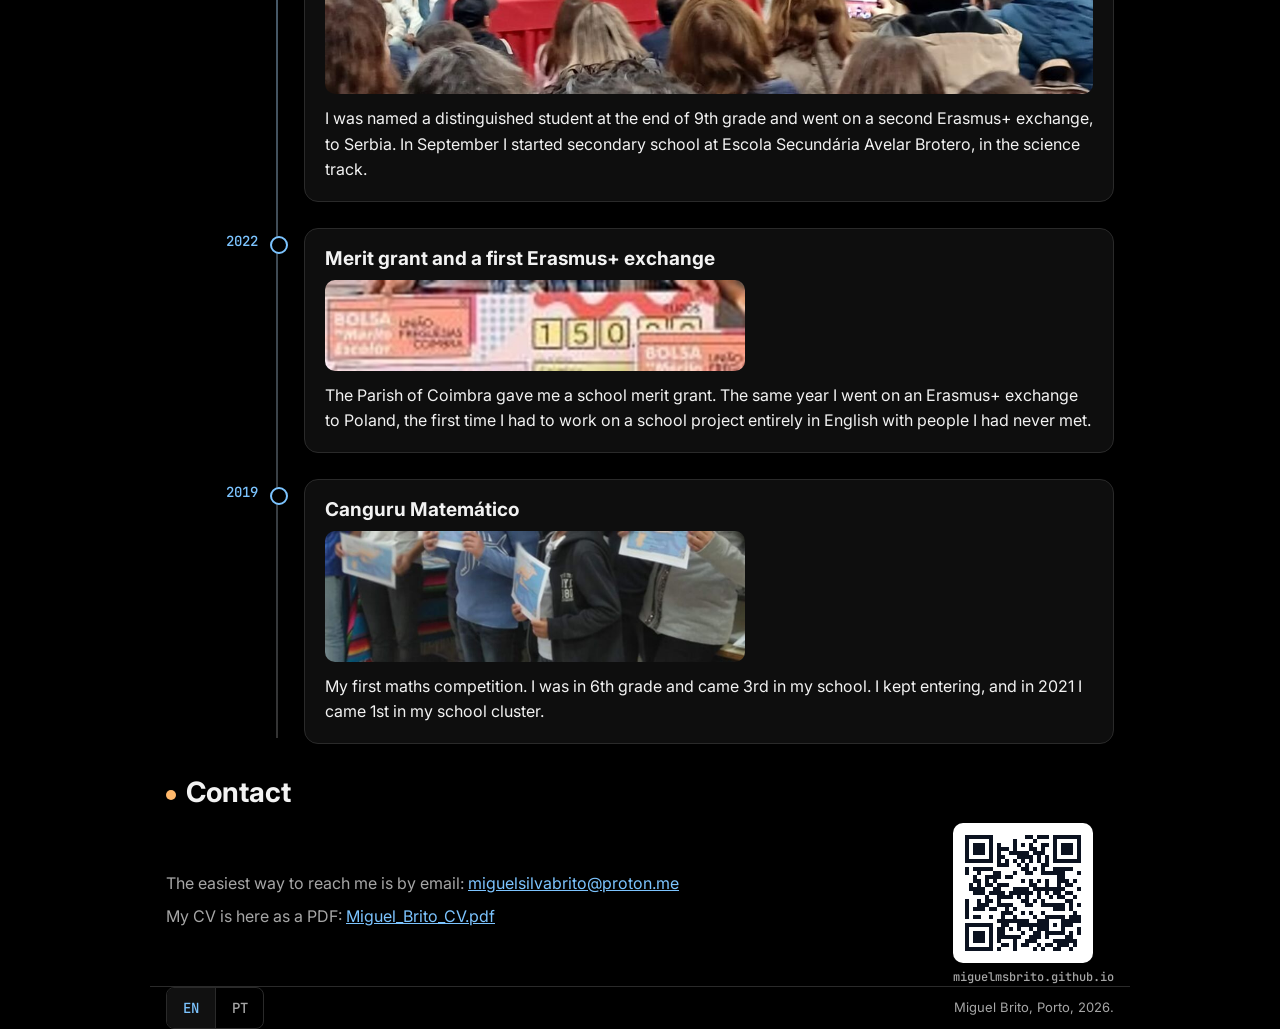
==== commit ad75ca03: "BotOlympics: stress the unforeseen problems on the real track" ====
--- a/pt/index.html
+++ b/pt/index.html
@@ -109,9 +109,13 @@
           <p>Fomos quatro da minha escola e concorremos na categoria do secundário. O robô
           tinha de percorrer sozinho um labirinto e deixar caixas nos sítios marcados. Fui eu que
           escrevi o código de controlo em C/C++, a partir do zero. É ele que lê os sensores,
-          controla os motores e decide para onde virar. À primeira não funcionou. Passámos quase
-          três dias a pô-lo na pista para ver onde encalhava e a corrigir o código entre rondas.
-          Na final ficámos em segundo.</p>
+          controla os motores e decide para onde virar. No papel estava tudo certo. Na pista
+          quase nada funcionou à primeira. Com a luz do recinto os sensores liam de outra
+          maneira, as rodas patinavam e as curvas que na escola saíam bem ficavam uns centímetros
+          ao lado. Nada disto dava para prever antes de lá chegarmos, e cada correção parecia
+          trazer um problema novo. Passámos quase três dias a pôr o robô na pista, a ver onde
+          falhava, a mudar o código e a tentar outra vez. Na final já estava fiável o suficiente
+          para ficarmos em segundo.</p>
         </div>
       </li>
 
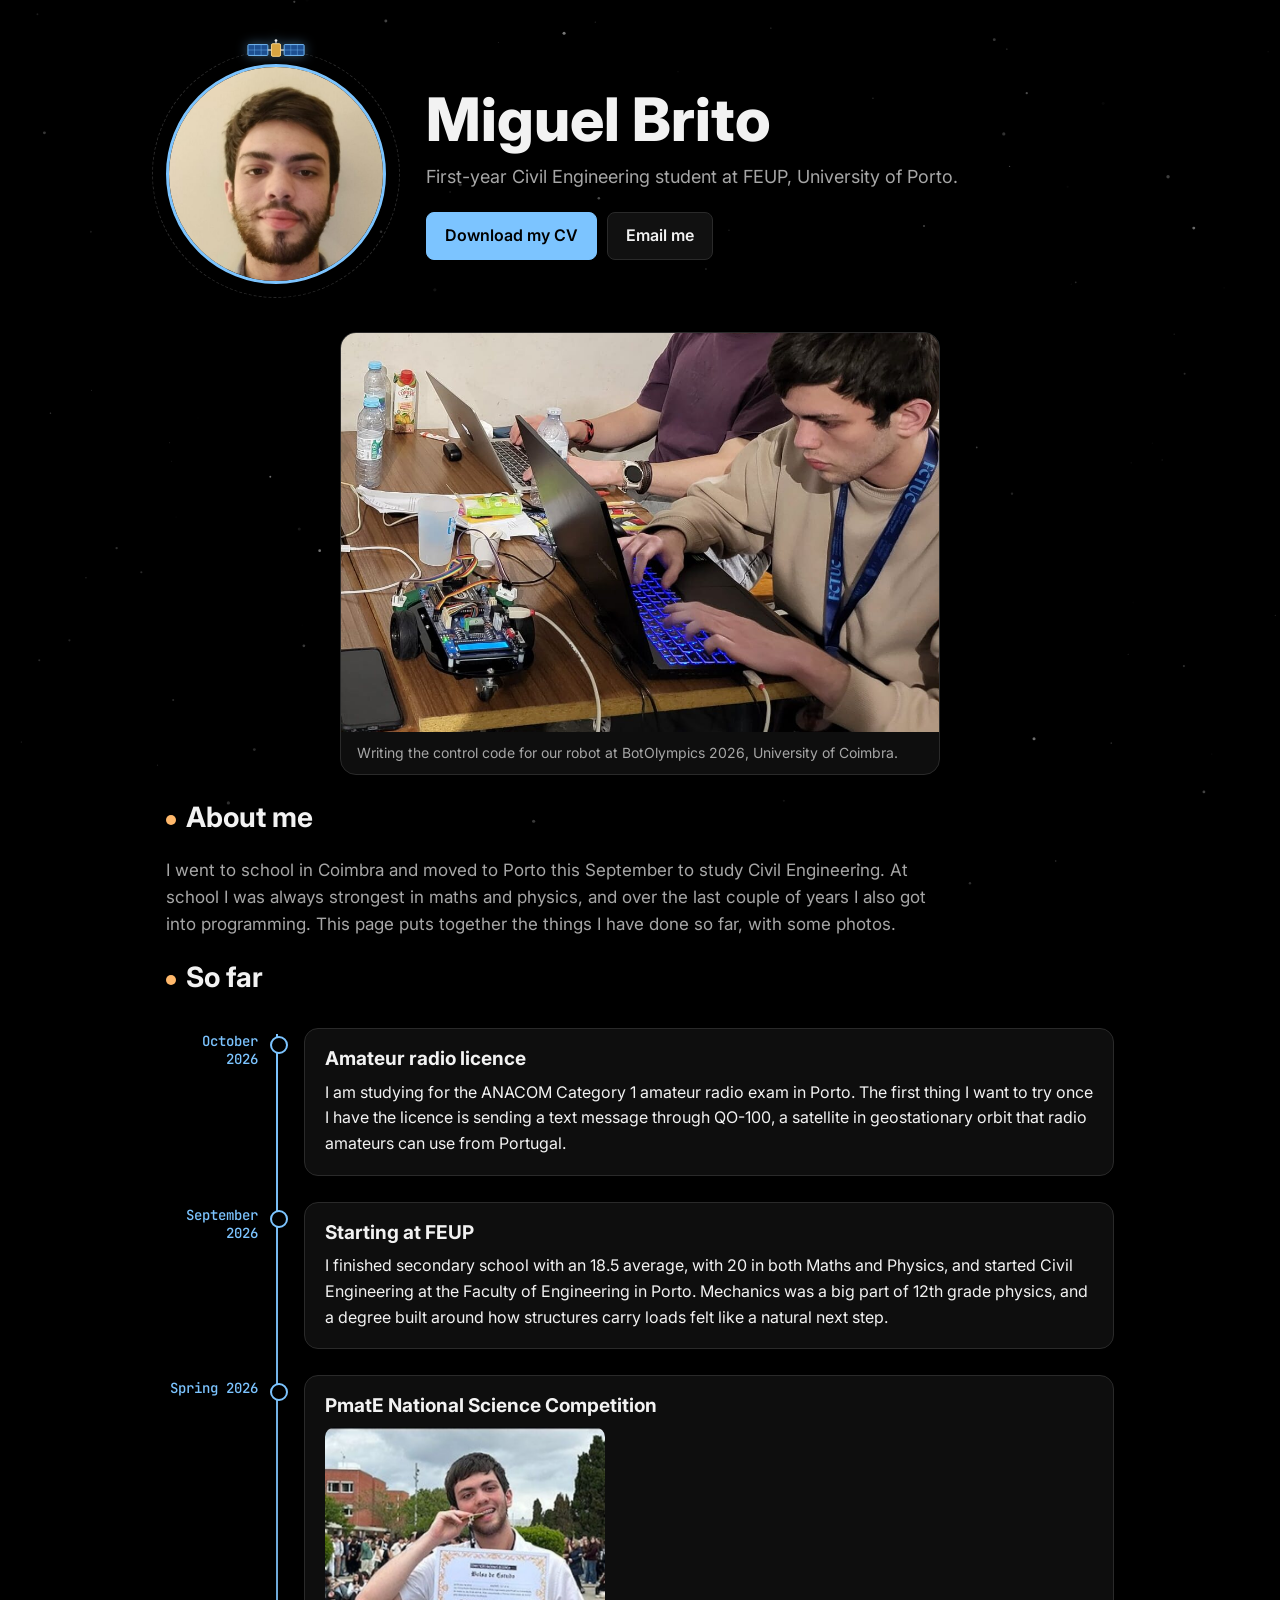
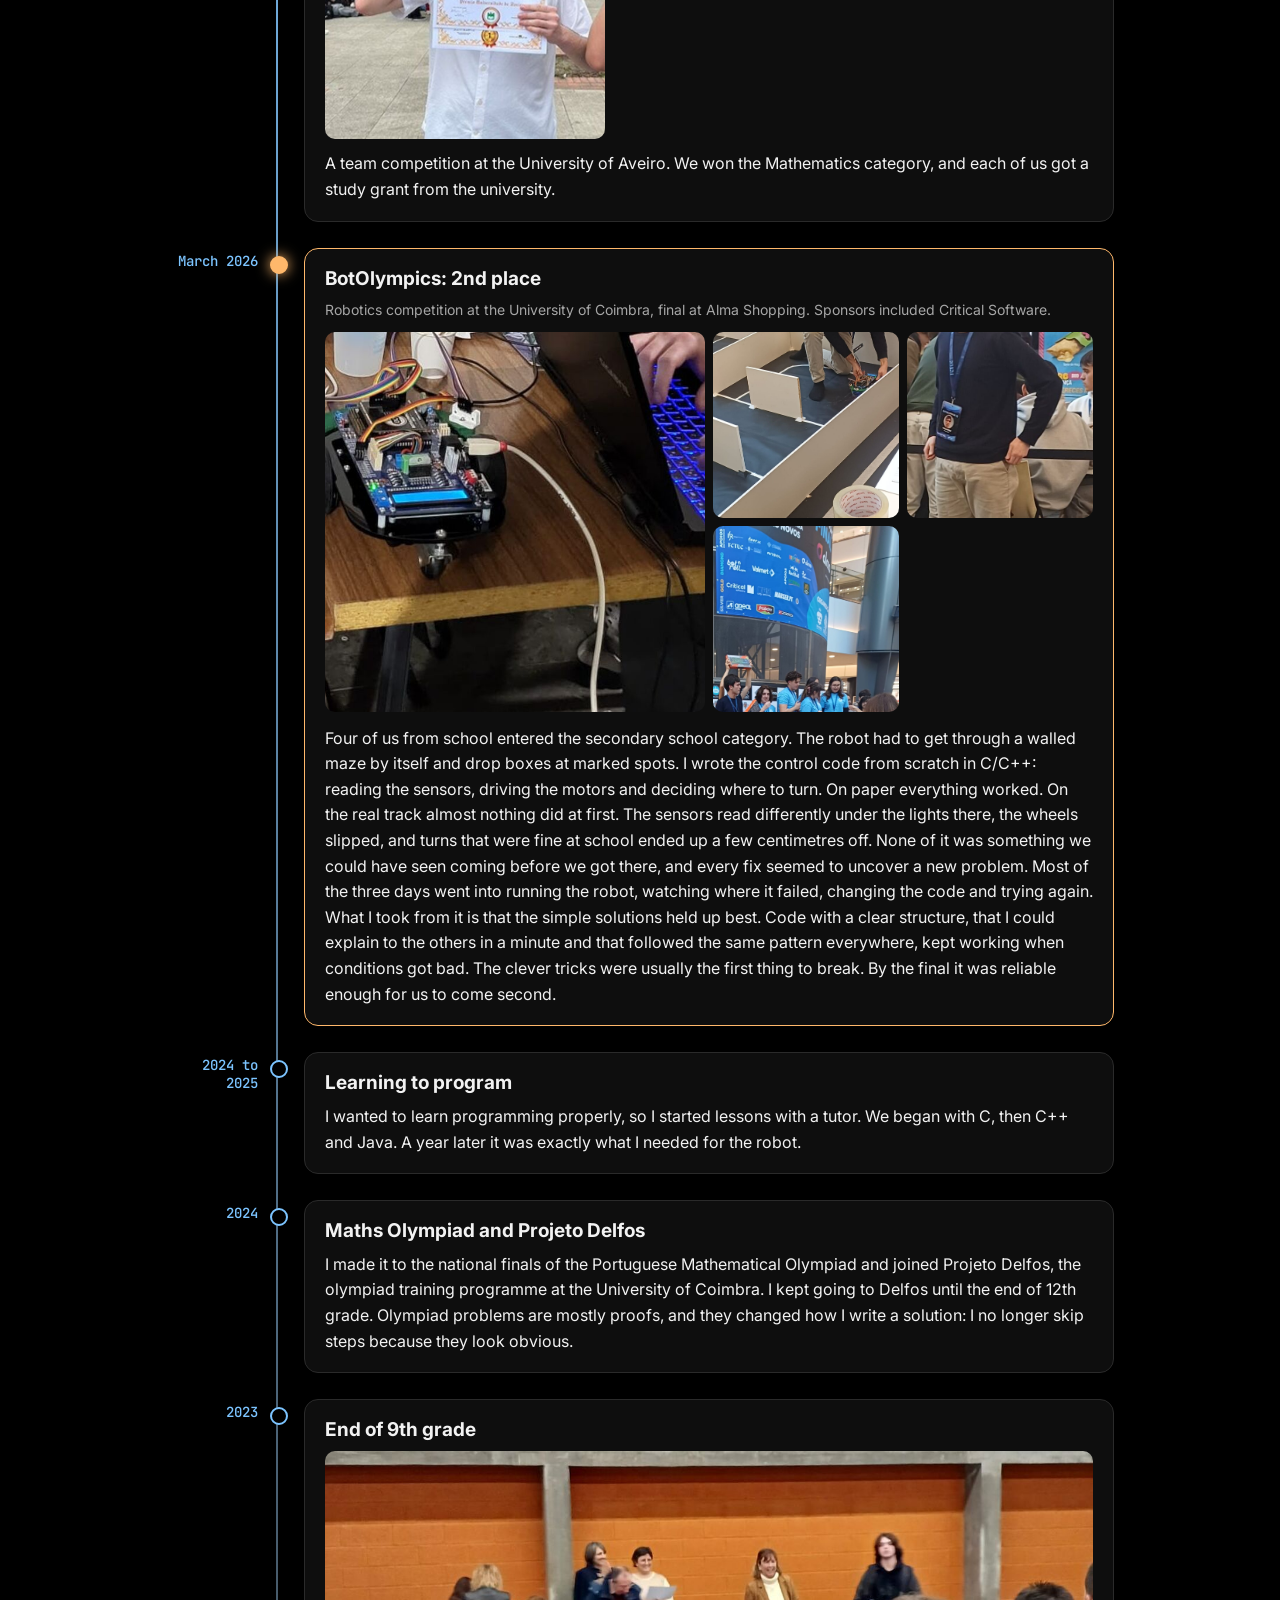
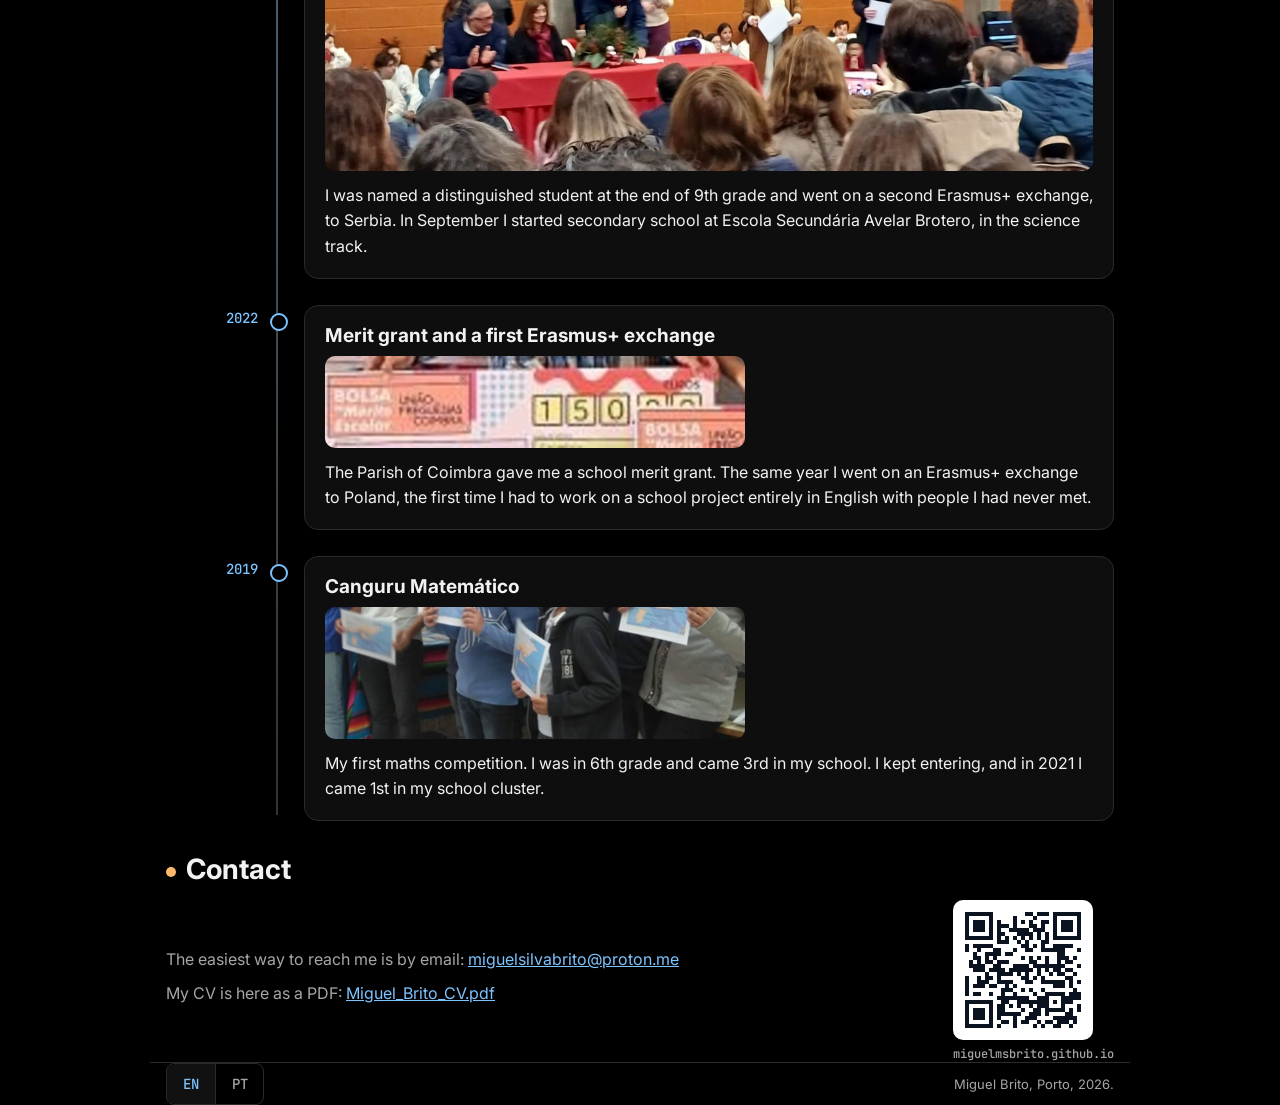
==== commit ca8ffba1: "BotOlympics: lesson on simple, well-structured code" ====
--- a/pt/index.html
+++ b/pt/index.html
@@ -114,7 +114,11 @@
           maneira, as rodas patinavam e as curvas que na escola saíam bem ficavam uns centímetros
           ao lado. Nada disto dava para prever antes de lá chegarmos, e cada correção parecia
           trazer um problema novo. Passámos quase três dias a pôr o robô na pista, a ver onde
-          falhava, a mudar o código e a tentar outra vez. Na final já estava fiável o suficiente
+          falhava, a mudar o código e a tentar outra vez. O que tirei daqui é que as soluções simples
+          foram as que aguentaram melhor. Código bem organizado, que conseguia explicar aos
+          outros num minuto e que seguia sempre o mesmo padrão, continuava a funcionar quando as
+          condições pioravam. Os truques mais rebuscados eram normalmente os primeiros a falhar.
+          Na final já estava fiável o suficiente
           para ficarmos em segundo.</p>
         </div>
       </li>
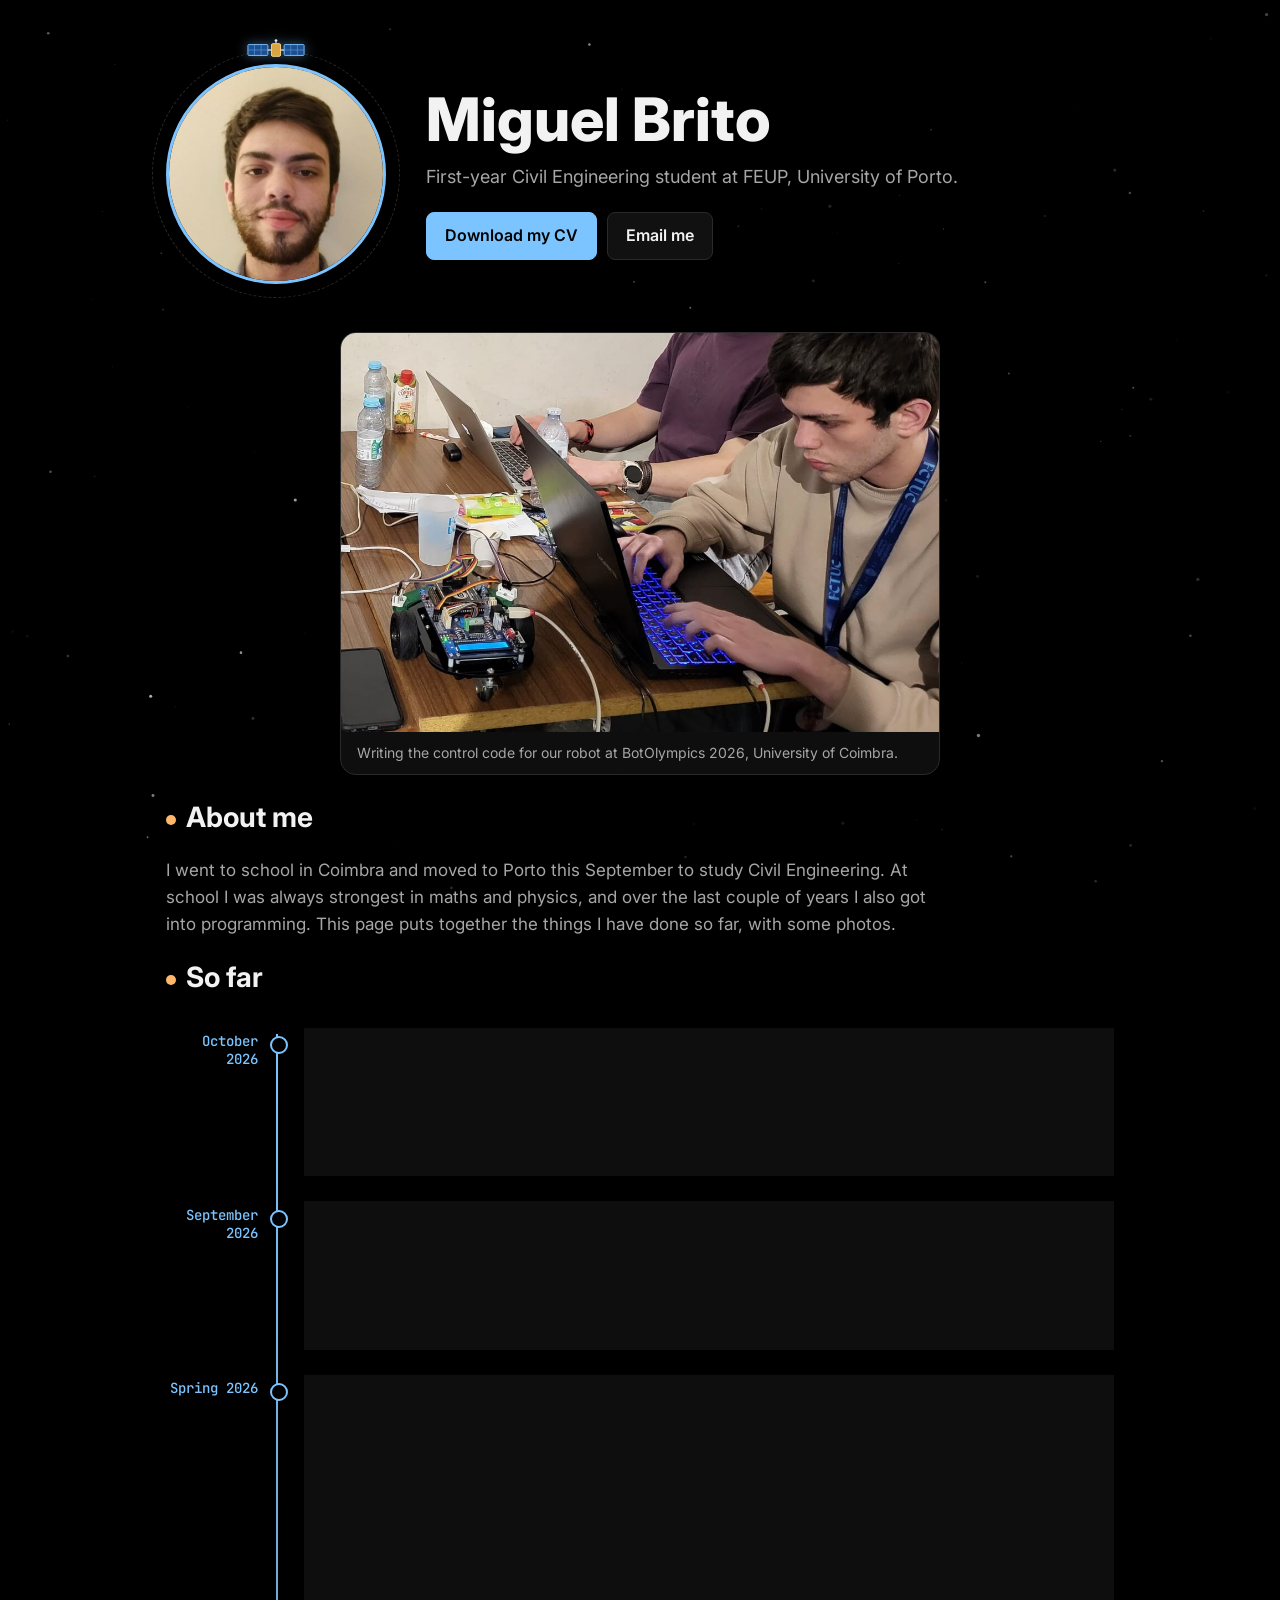
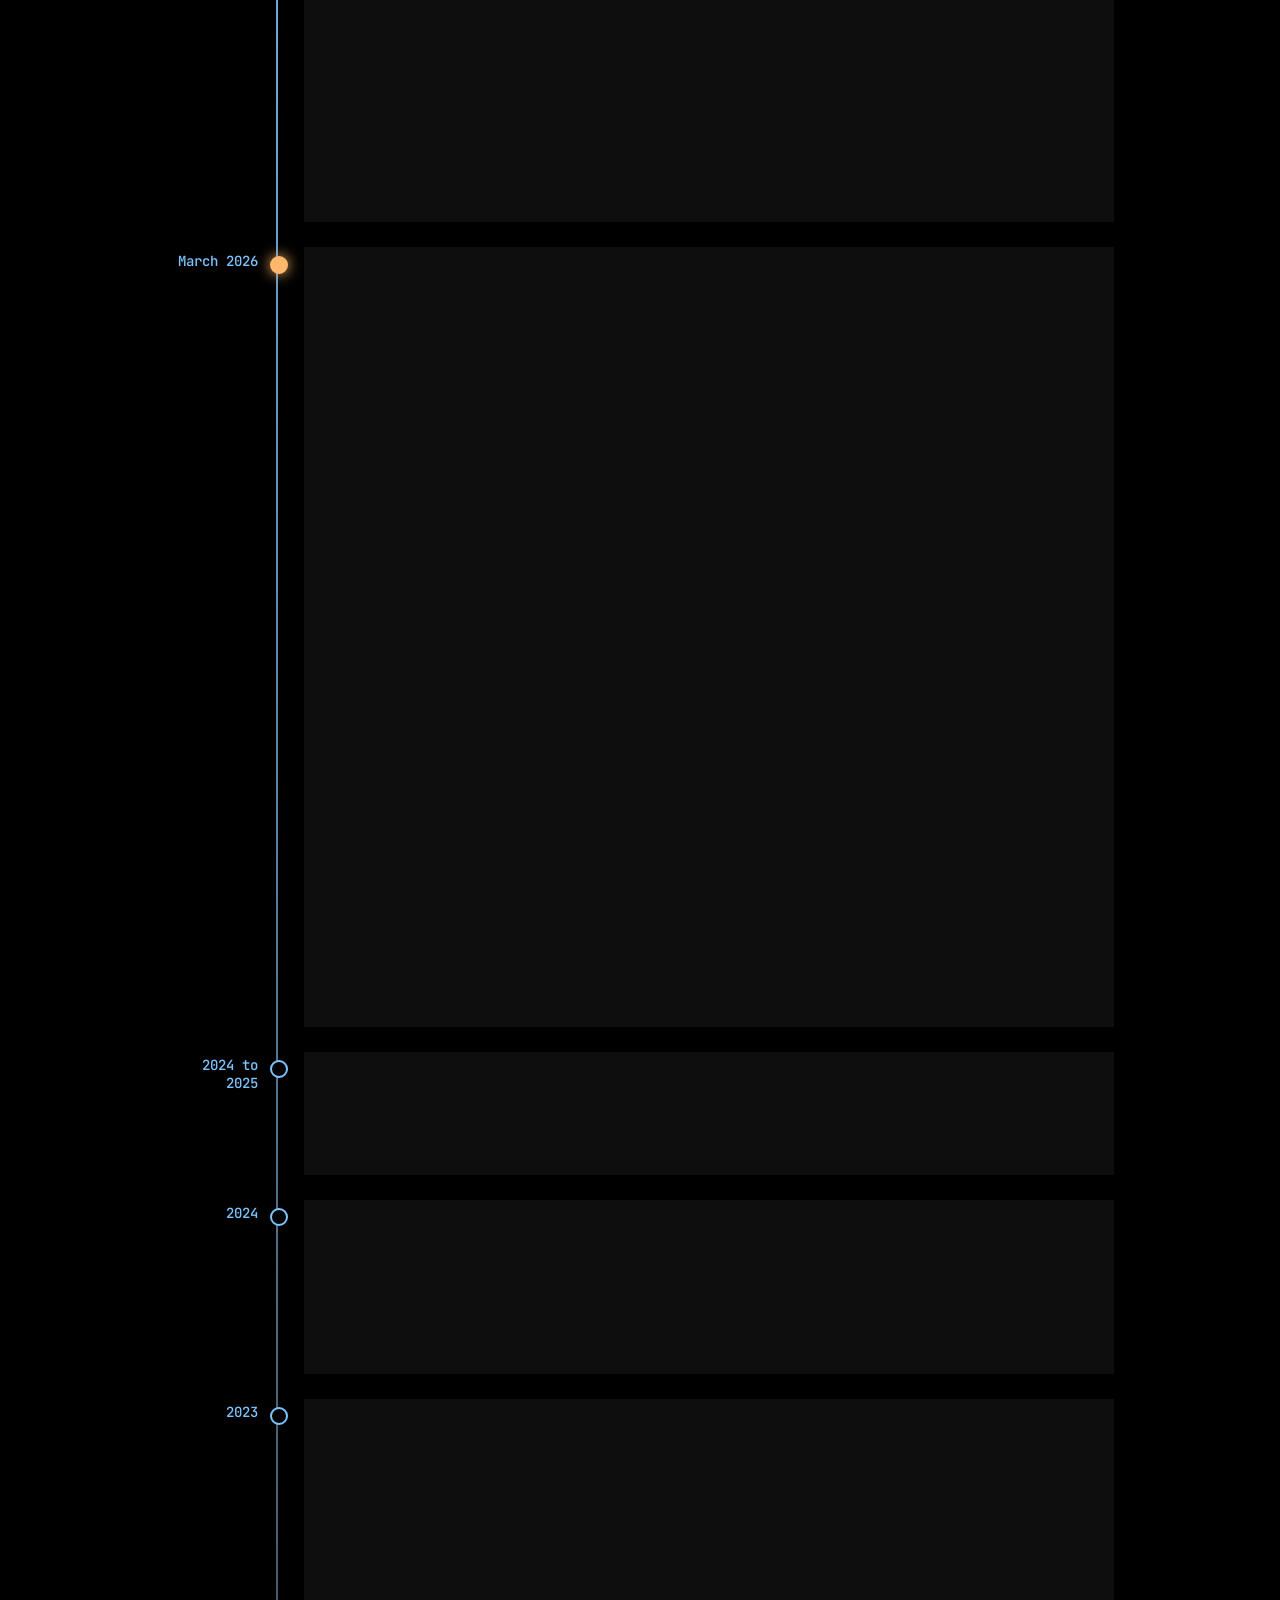
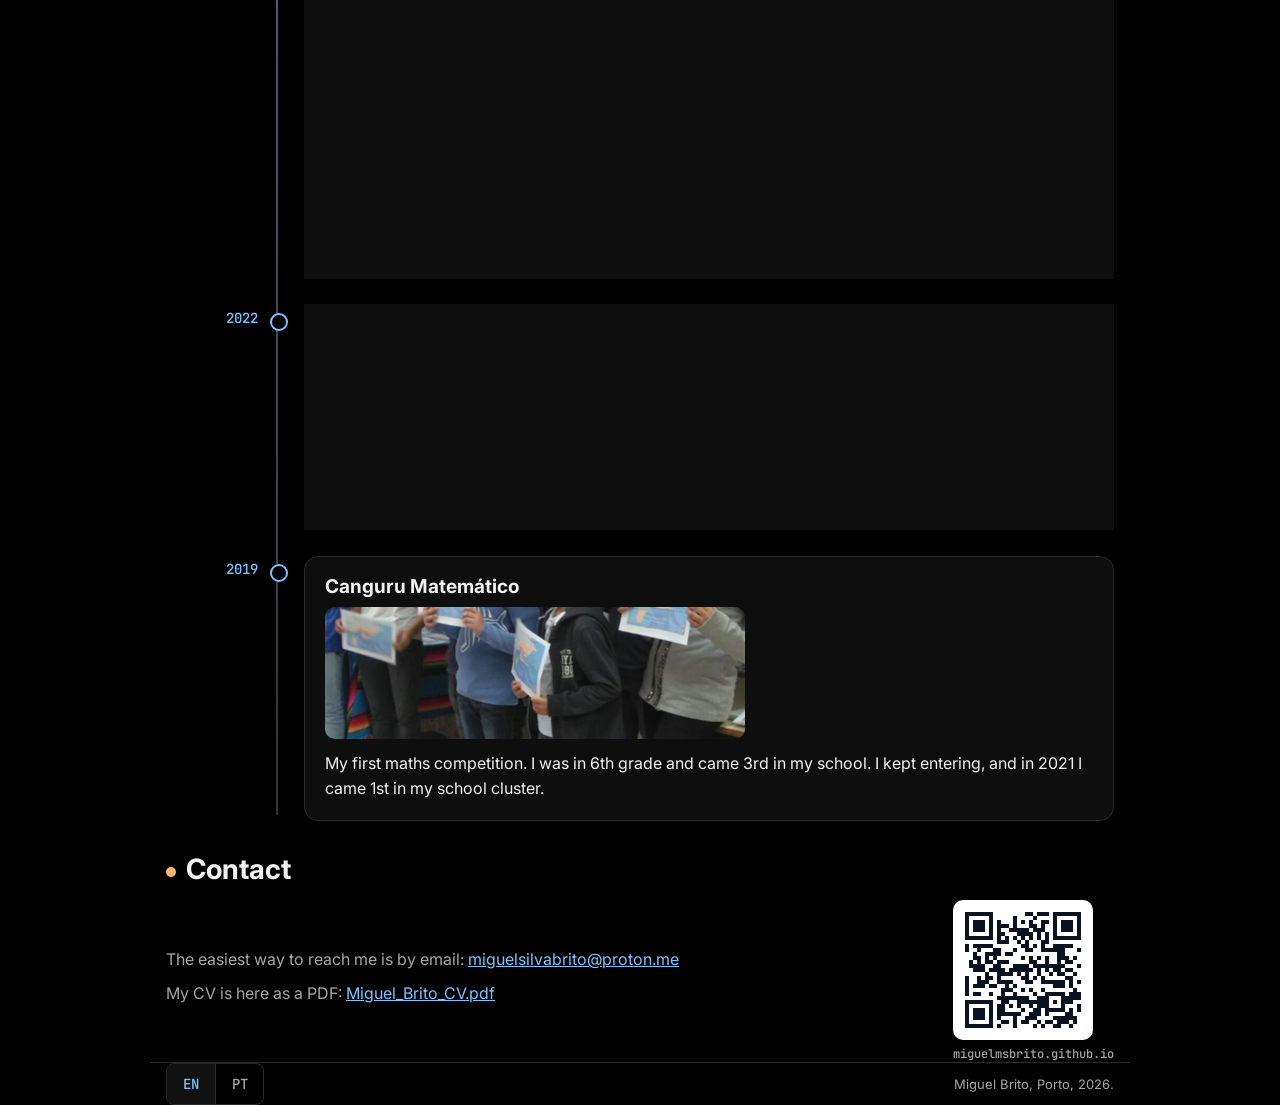
==== commit aa44dd99: "BotOlympics gallery: face-centred crops, team podium photo" ====
--- a/pt/index.html
+++ b/pt/index.html
@@ -101,9 +101,10 @@
           <p class="meta">Competição de robótica da Universidade de Coimbra. A final foi no Alma
           Shopping e um dos patrocinadores era a Critical Software.</p>
           <div class="gallery">
-            <button class="g big" data-full="../img/robot.jpg"><img src="../img/robot.jpg" alt="O nosso robô e a placa de controlo" loading="lazy"></button>
+            <button class="g big" data-full="../img/team-podium.jpg"><img src="../img/team-podium.jpg" alt="A nossa equipa no 2.º lugar do pódio" loading="lazy"></button>
+            <button class="g" data-full="../img/robot.jpg"><img src="../img/robot.jpg" alt="O nosso robô e a placa de controlo" loading="lazy"></button>
+            <button class="g" data-full="../img/watching.jpg"><img src="../img/watching.jpg" alt="A ver o robô a percorrer o labirinto" loading="lazy"></button>
             <button class="g" data-full="../img/maze-run.jpg"><img src="../img/maze-run.jpg" alt="A pôr o robô no labirinto" loading="lazy"></button>
-            <button class="g" data-full="../img/watching.jpg"><img src="../img/watching.jpg" alt="A ver o robô a percorrer o labirinto" loading="lazy"></button>
             <button class="g" data-full="../img/podium-banner.jpg"><img src="../img/podium-banner.jpg" alt="O pódio e o painel dos patrocinadores" loading="lazy"></button>
           </div>
           <p>Fomos quatro da minha escola e concorremos na categoria do secundário. O robô
--- a/style.css
+++ b/style.css
@@ -89,8 +89,9 @@
 
 .gallery { display: grid; grid-template-columns: repeat(4, 1fr); gap: 8px; margin: 10px 0 14px; }
 .g { padding: 0; border: 0; background: none; cursor: zoom-in; border-radius: 10px; overflow: hidden; aspect-ratio: 1; -webkit-tap-highlight-color: transparent; }
-.g.big { grid-column: span 2; grid-row: span 2; aspect-ratio: auto; }
+.g.big { grid-column: span 2; grid-row: span 2; }
 .g img { width: 100%; height: 100%; object-fit: cover; transition: transform .3s; }
+.g img[src$="robot.jpg"] { object-position: 22% 50%; }
 @media (hover: hover) { .g:hover img { transform: scale(1.04); } }
 dialog { border: 0; padding: 0; background: transparent; max-width: 94vw; max-height: 92vh; overflow: visible; }
 dialog::backdrop { background: rgba(0,0,0,.92); }
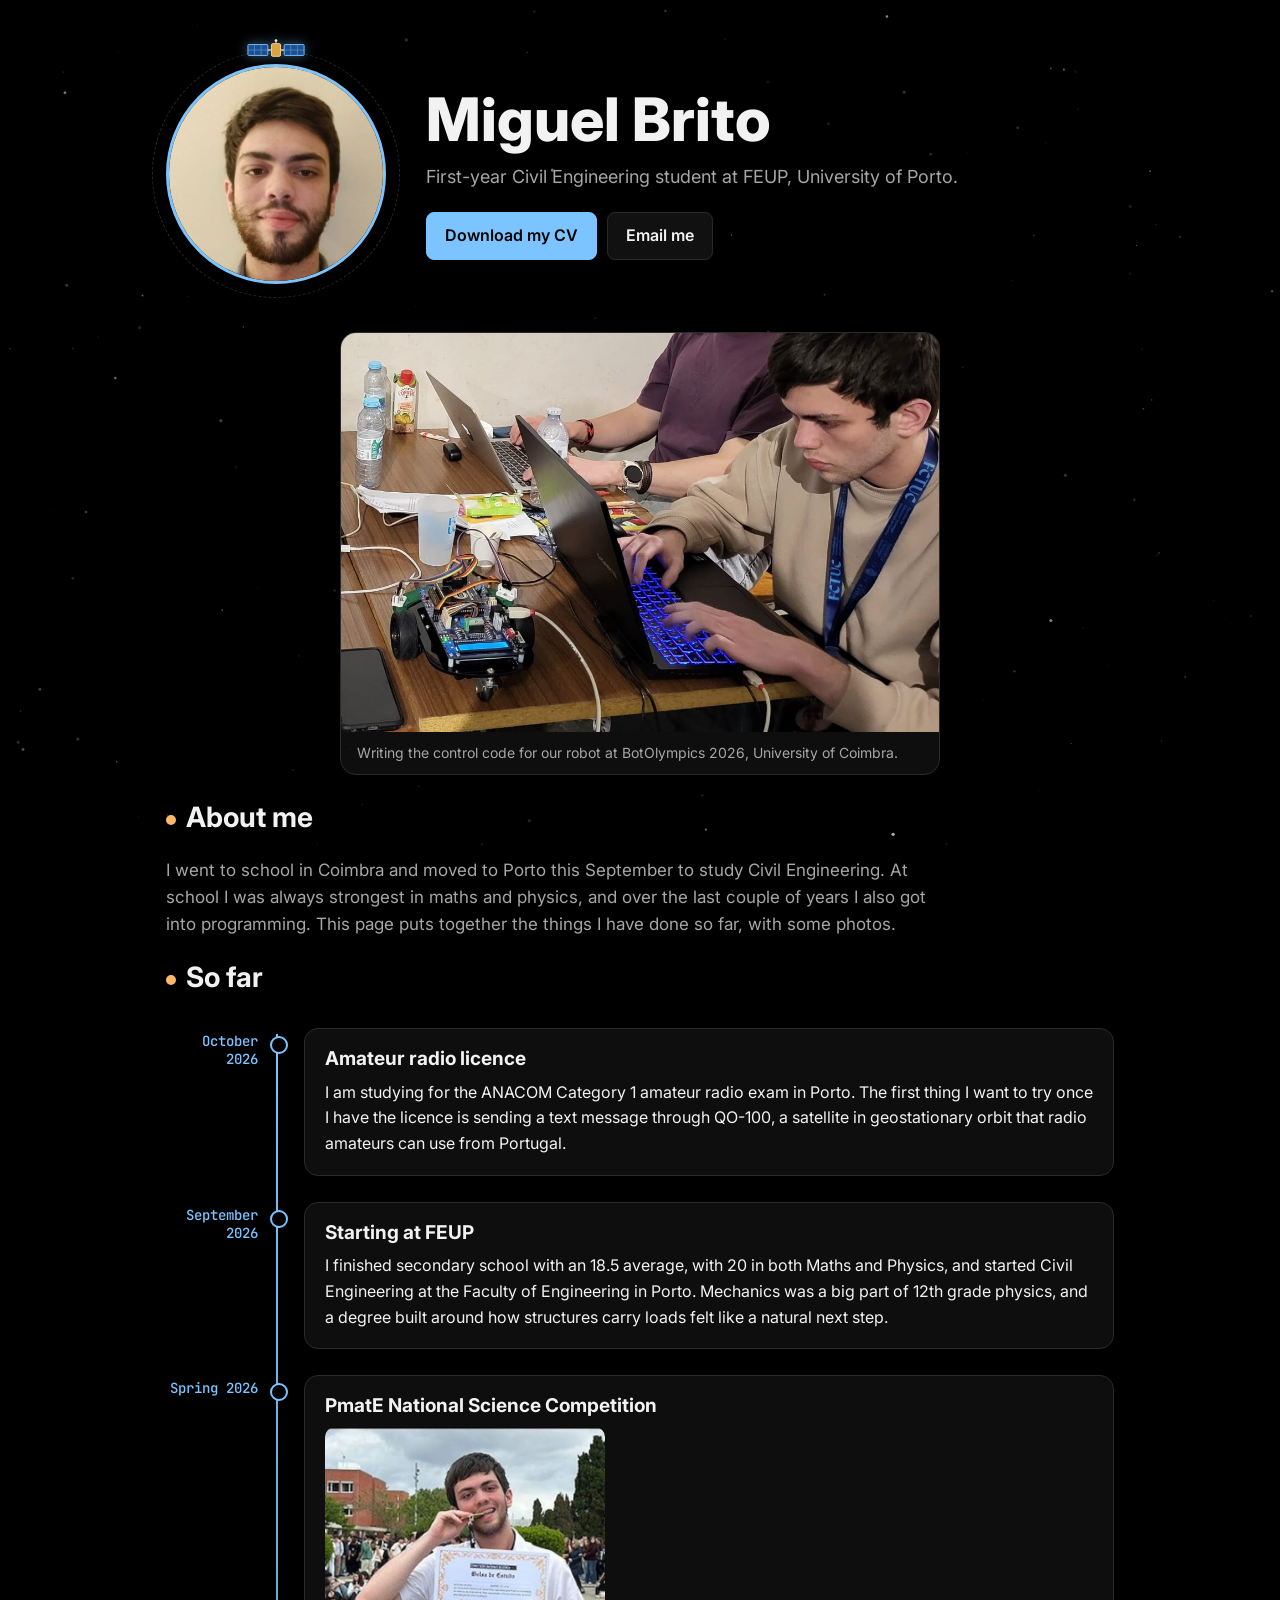
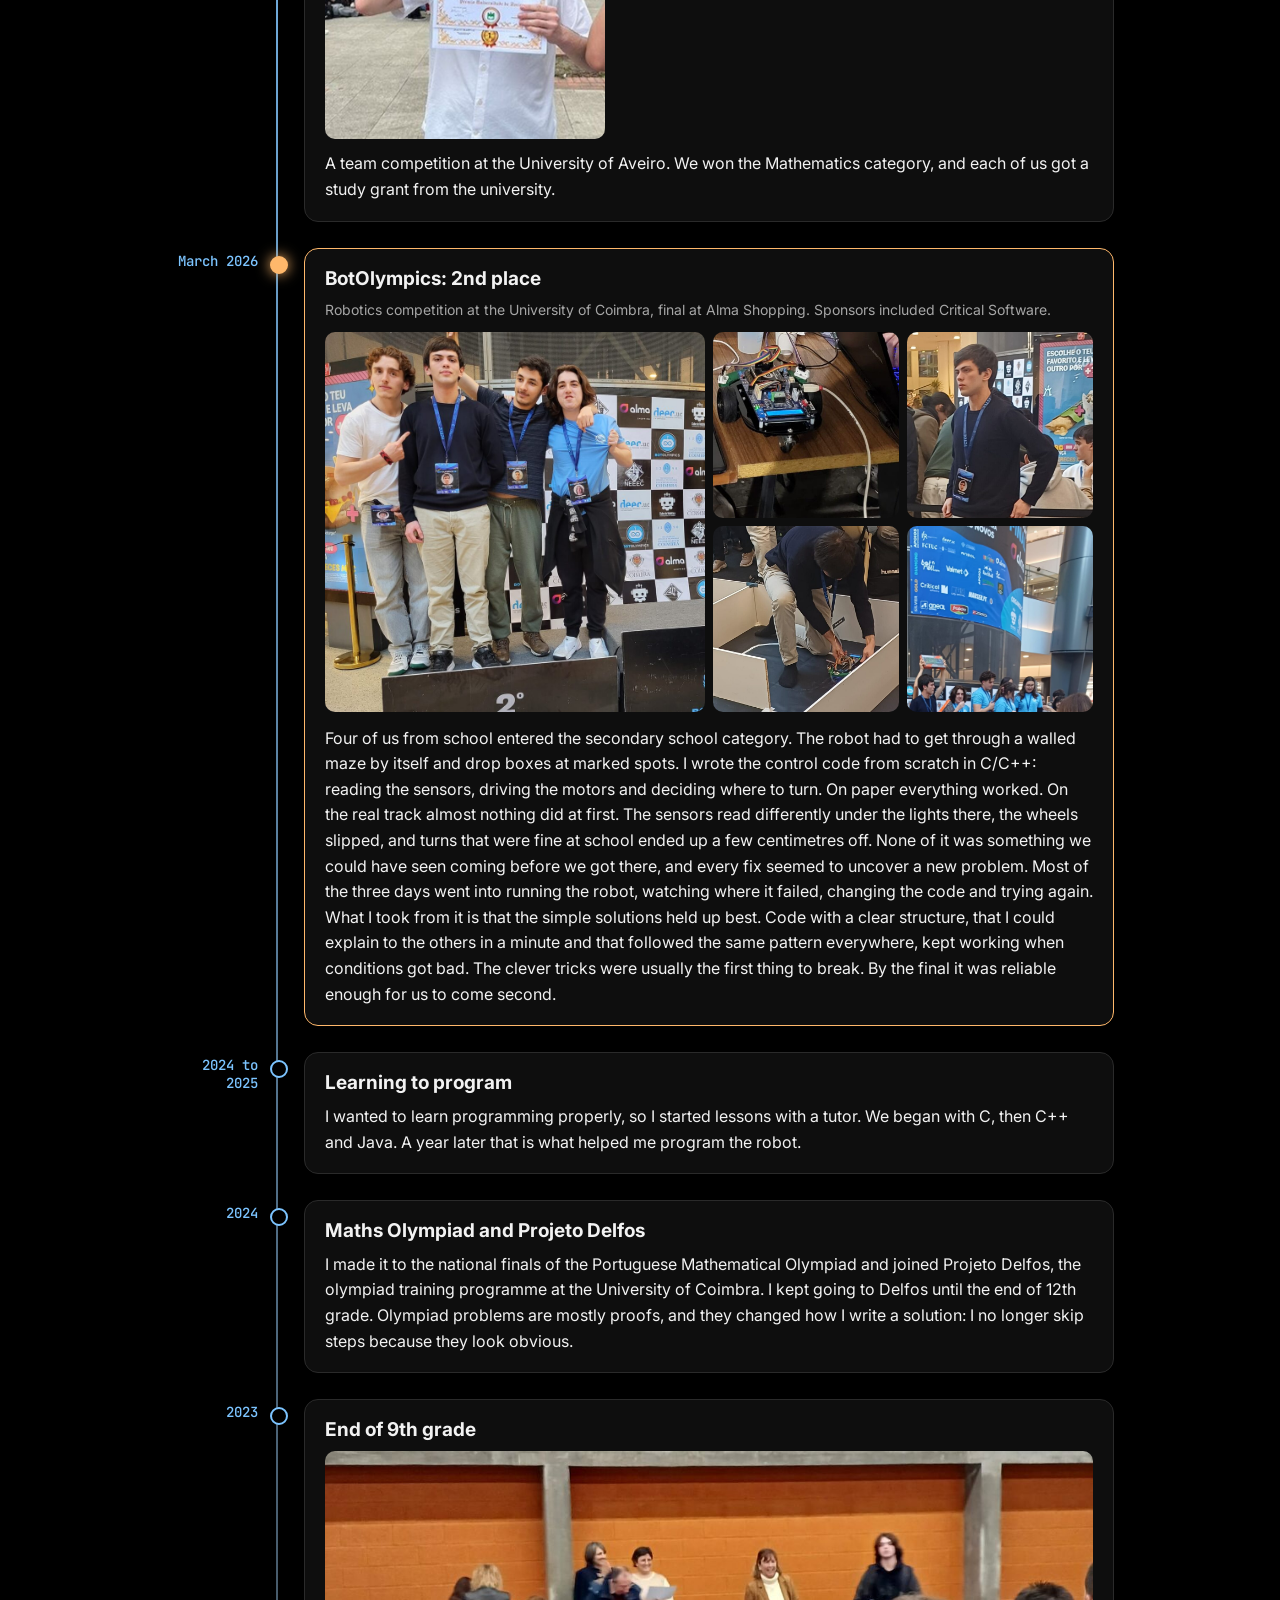
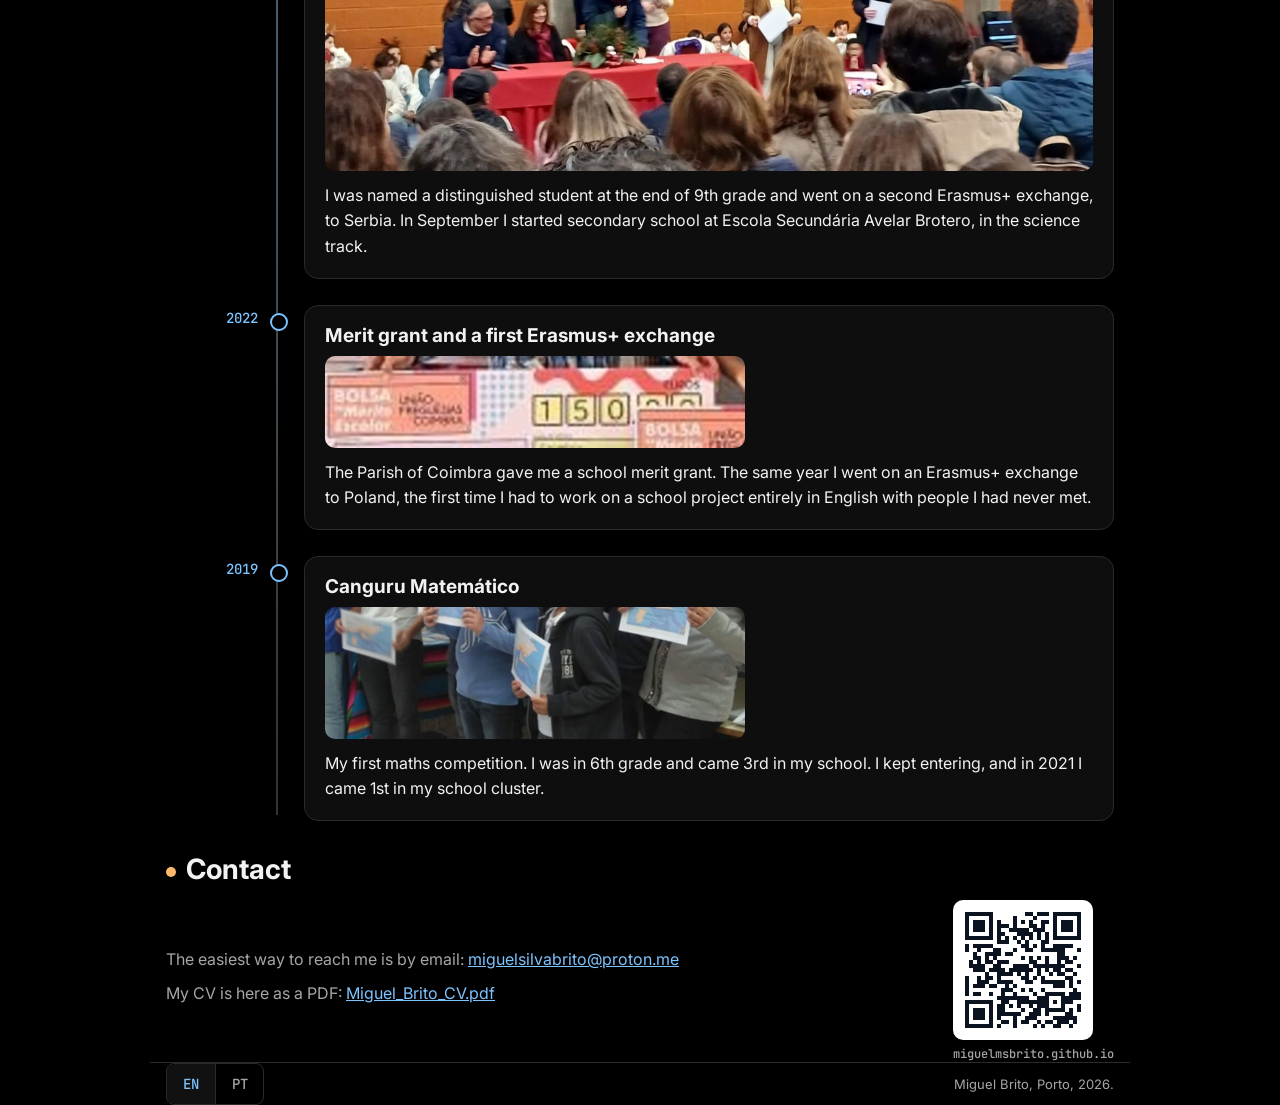
==== commit dbfa4721: "Reword programming lessons sentence" ====
--- a/pt/index.html
+++ b/pt/index.html
@@ -129,8 +129,8 @@
         <div class="card">
           <h3>Aprender a programar</h3>
           <p>Queria aprender a programar como deve ser e comecei a ter explicações.
-          Começámos pelo C e depois passámos ao C++ e ao Java. Um ano depois foi mesmo isso que
-          me fez falta para programar o robô.</p>
+          Começámos pelo C e depois passámos ao C++ e ao Java. Um ano depois foi isso que me
+          ajudou a programar o robô.</p>
         </div>
       </li>
 
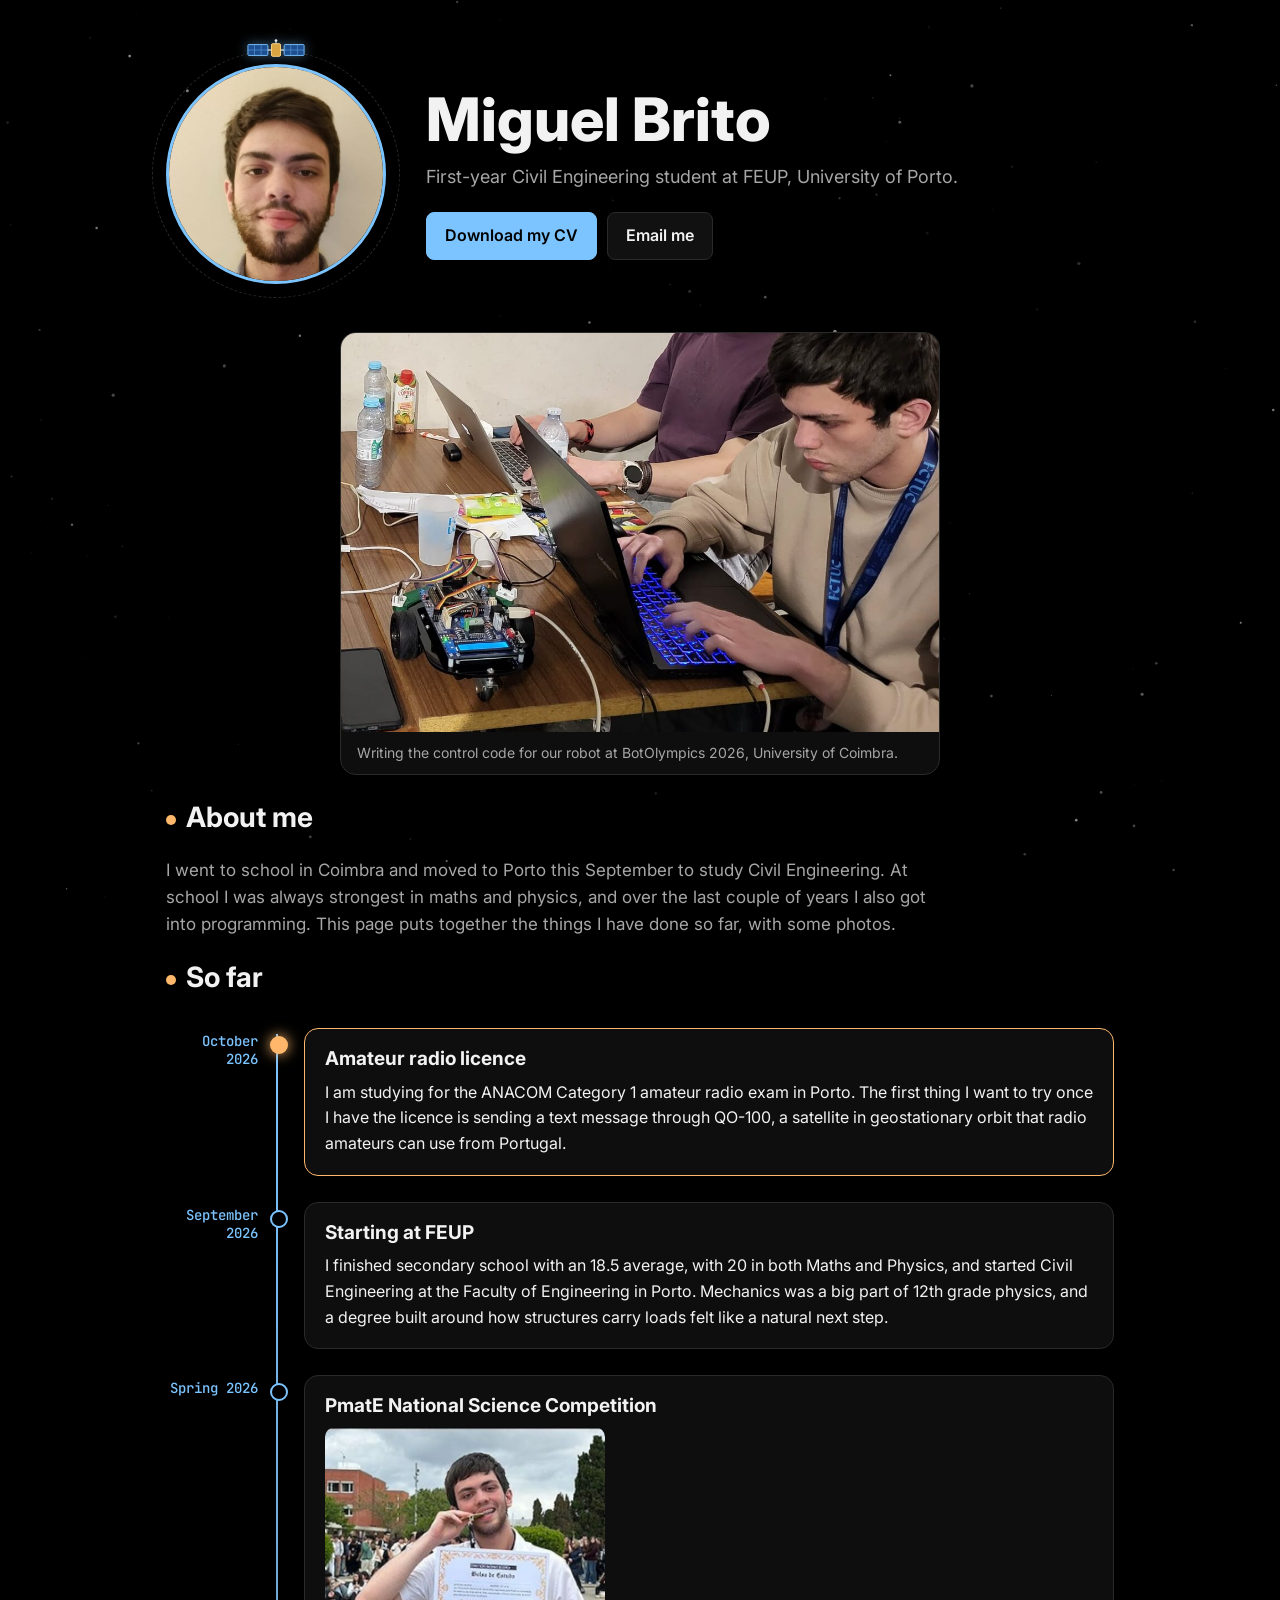
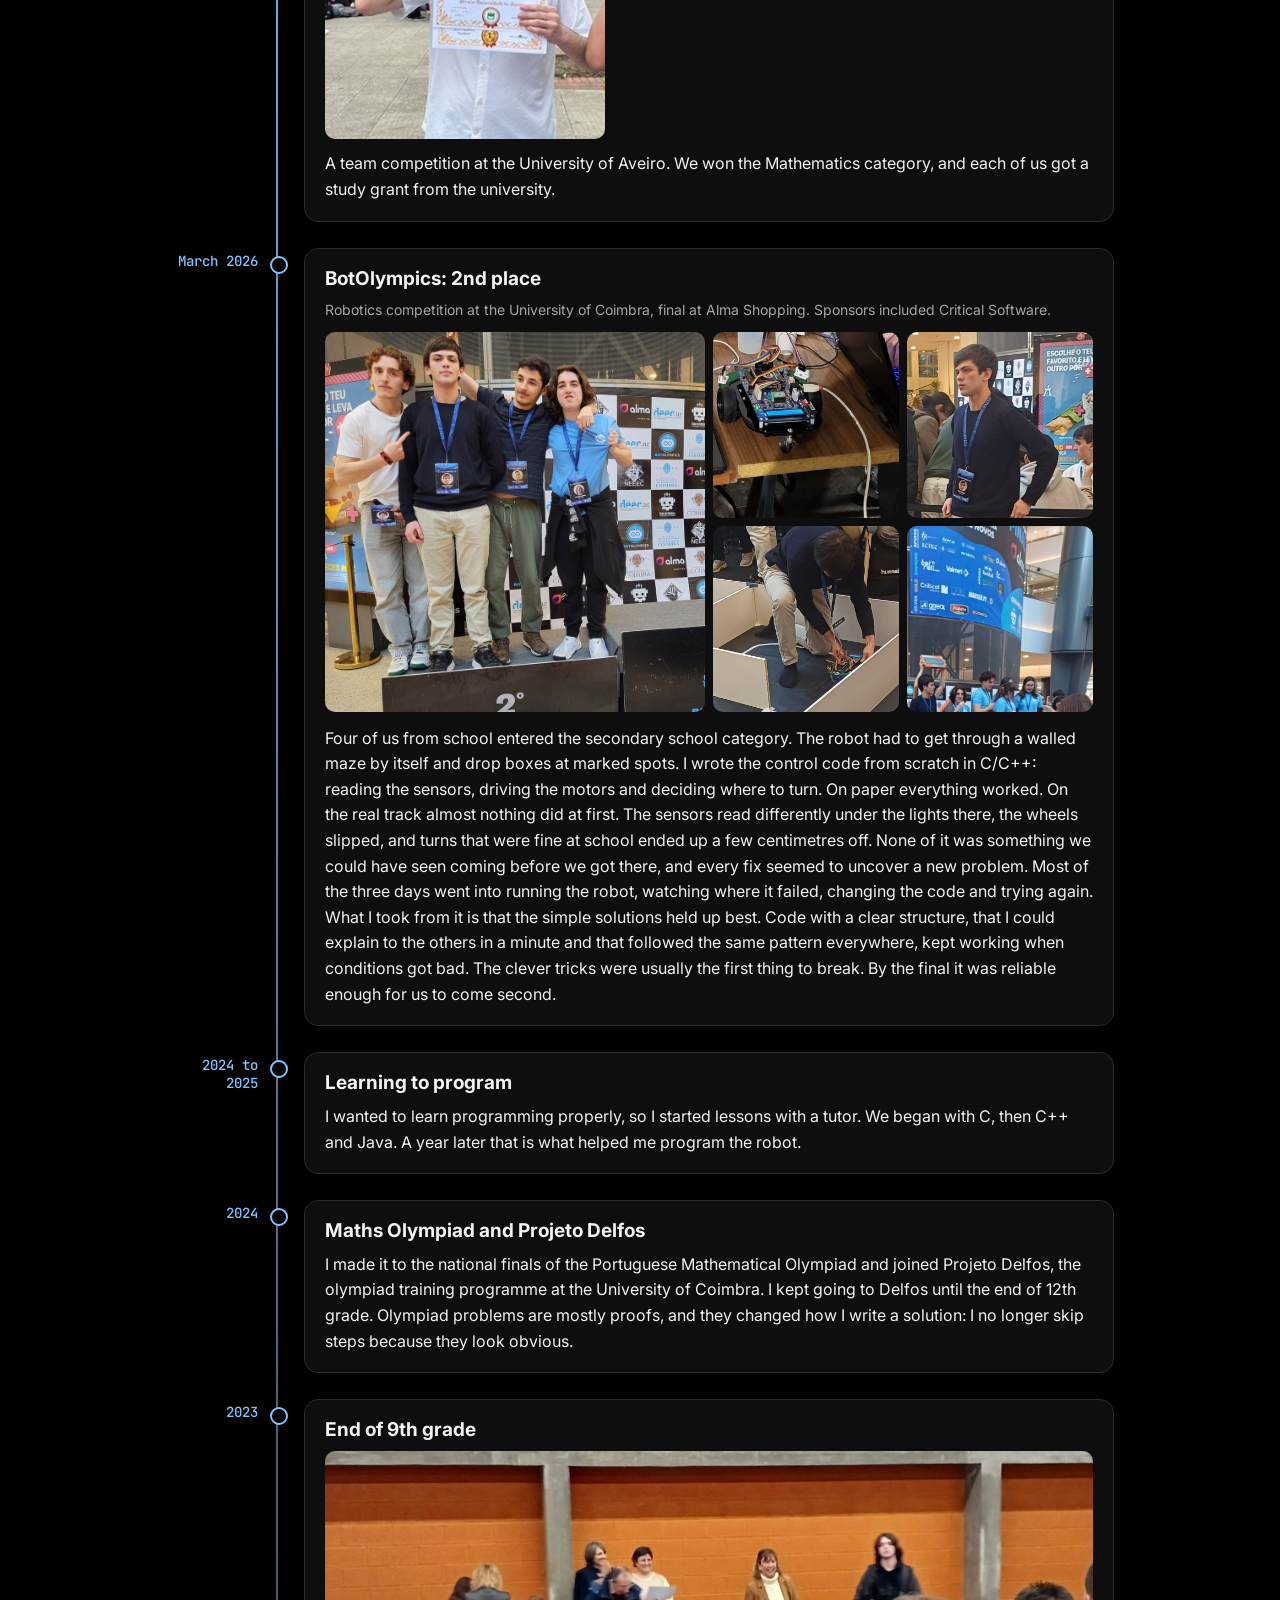
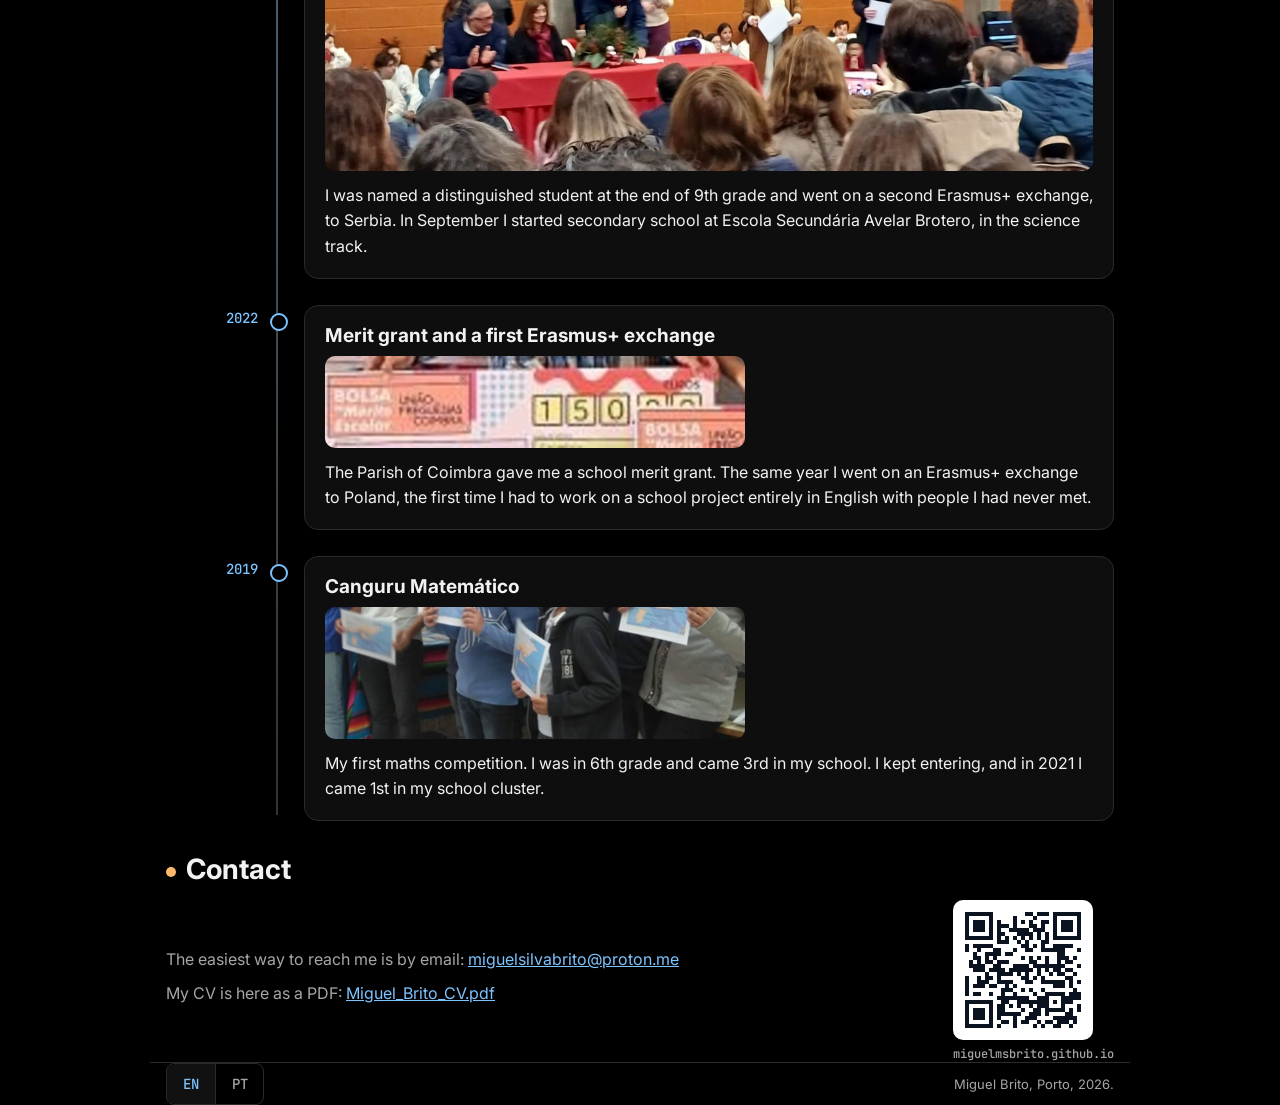
==== commit a9b81eb2: "Highlight the most recent timeline entry" ====
--- a/pt/index.html
+++ b/pt/index.html
@@ -62,7 +62,7 @@
 
     <ol class="tl">
 
-      <li class="ev">
+      <li class="ev featured">
         <div class="when">outubro 2026</div>
         <div class="card">
           <h3>Licença de radioamador</h3>
@@ -94,7 +94,7 @@
         </div>
       </li>
 
-      <li class="ev featured">
+      <li class="ev">
         <div class="when">março 2026</div>
         <div class="card">
           <h3>BotOlympics: 2.º lugar</h3>
